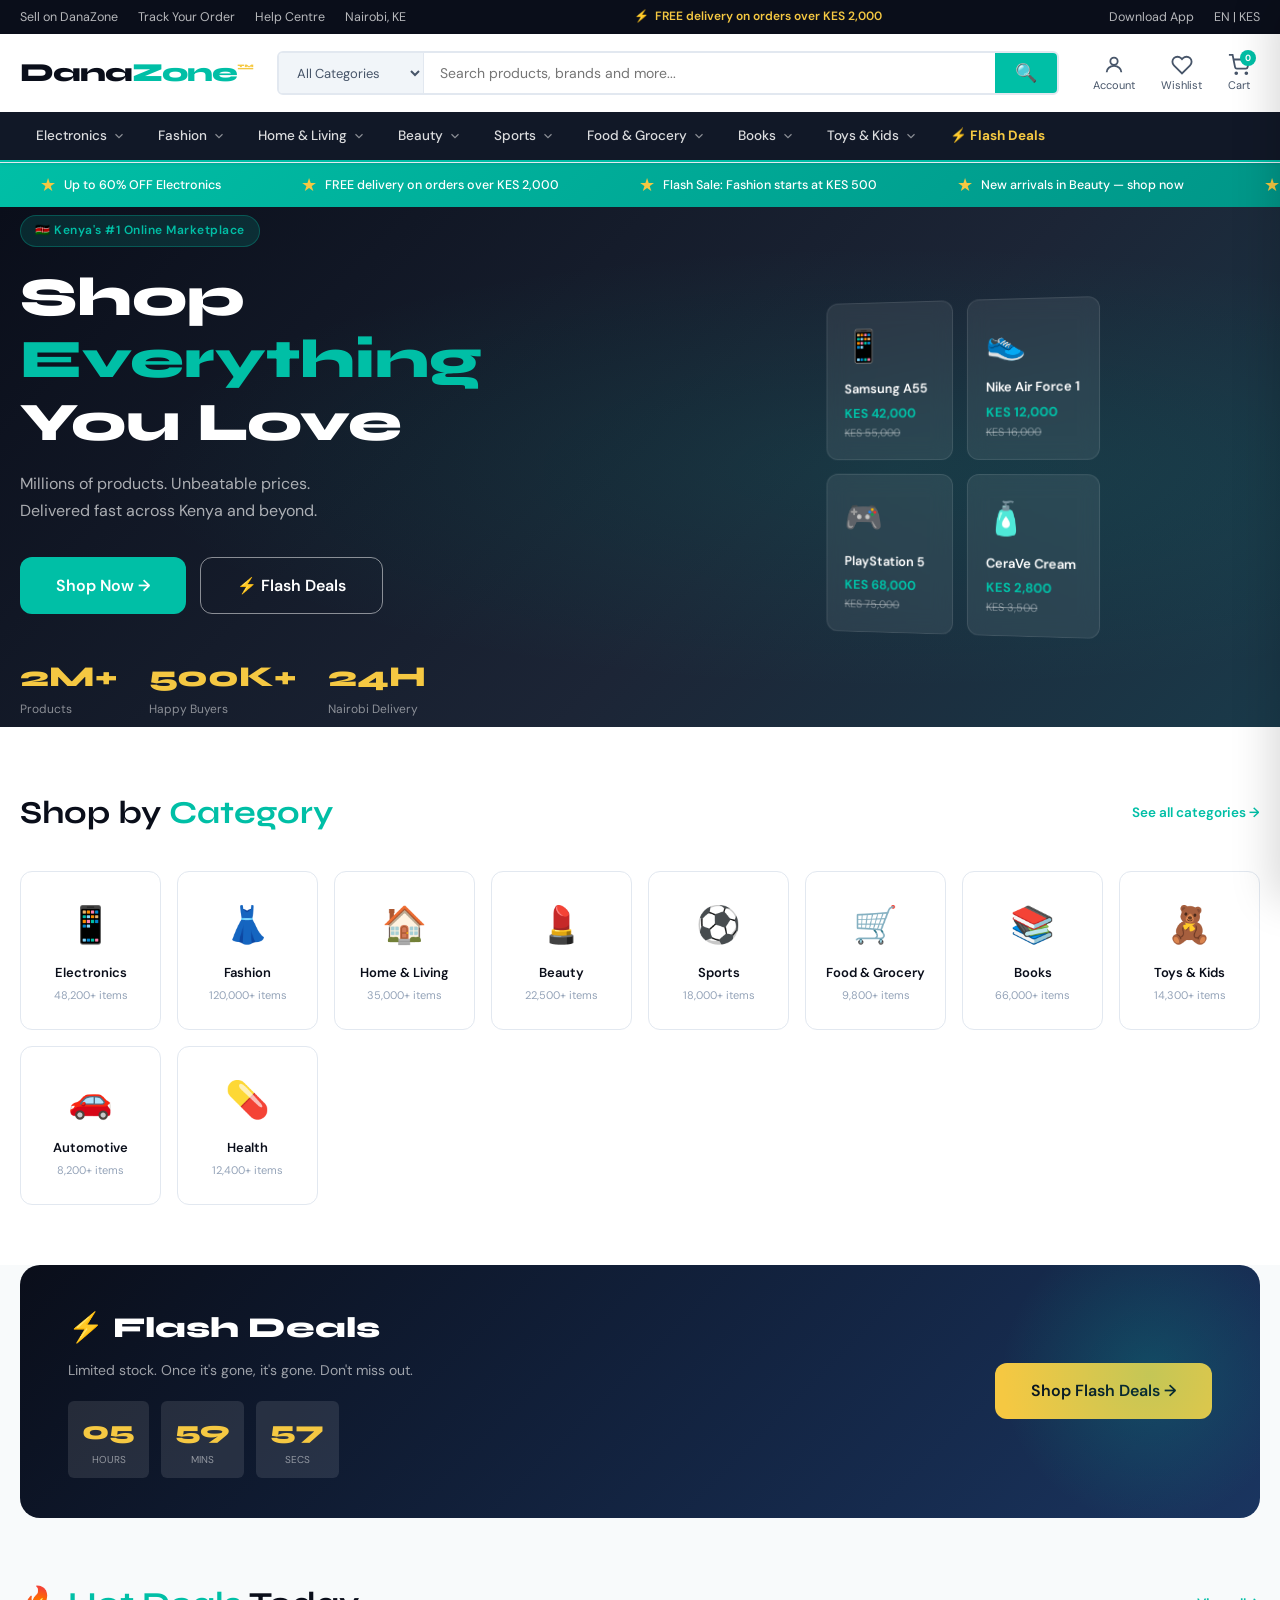
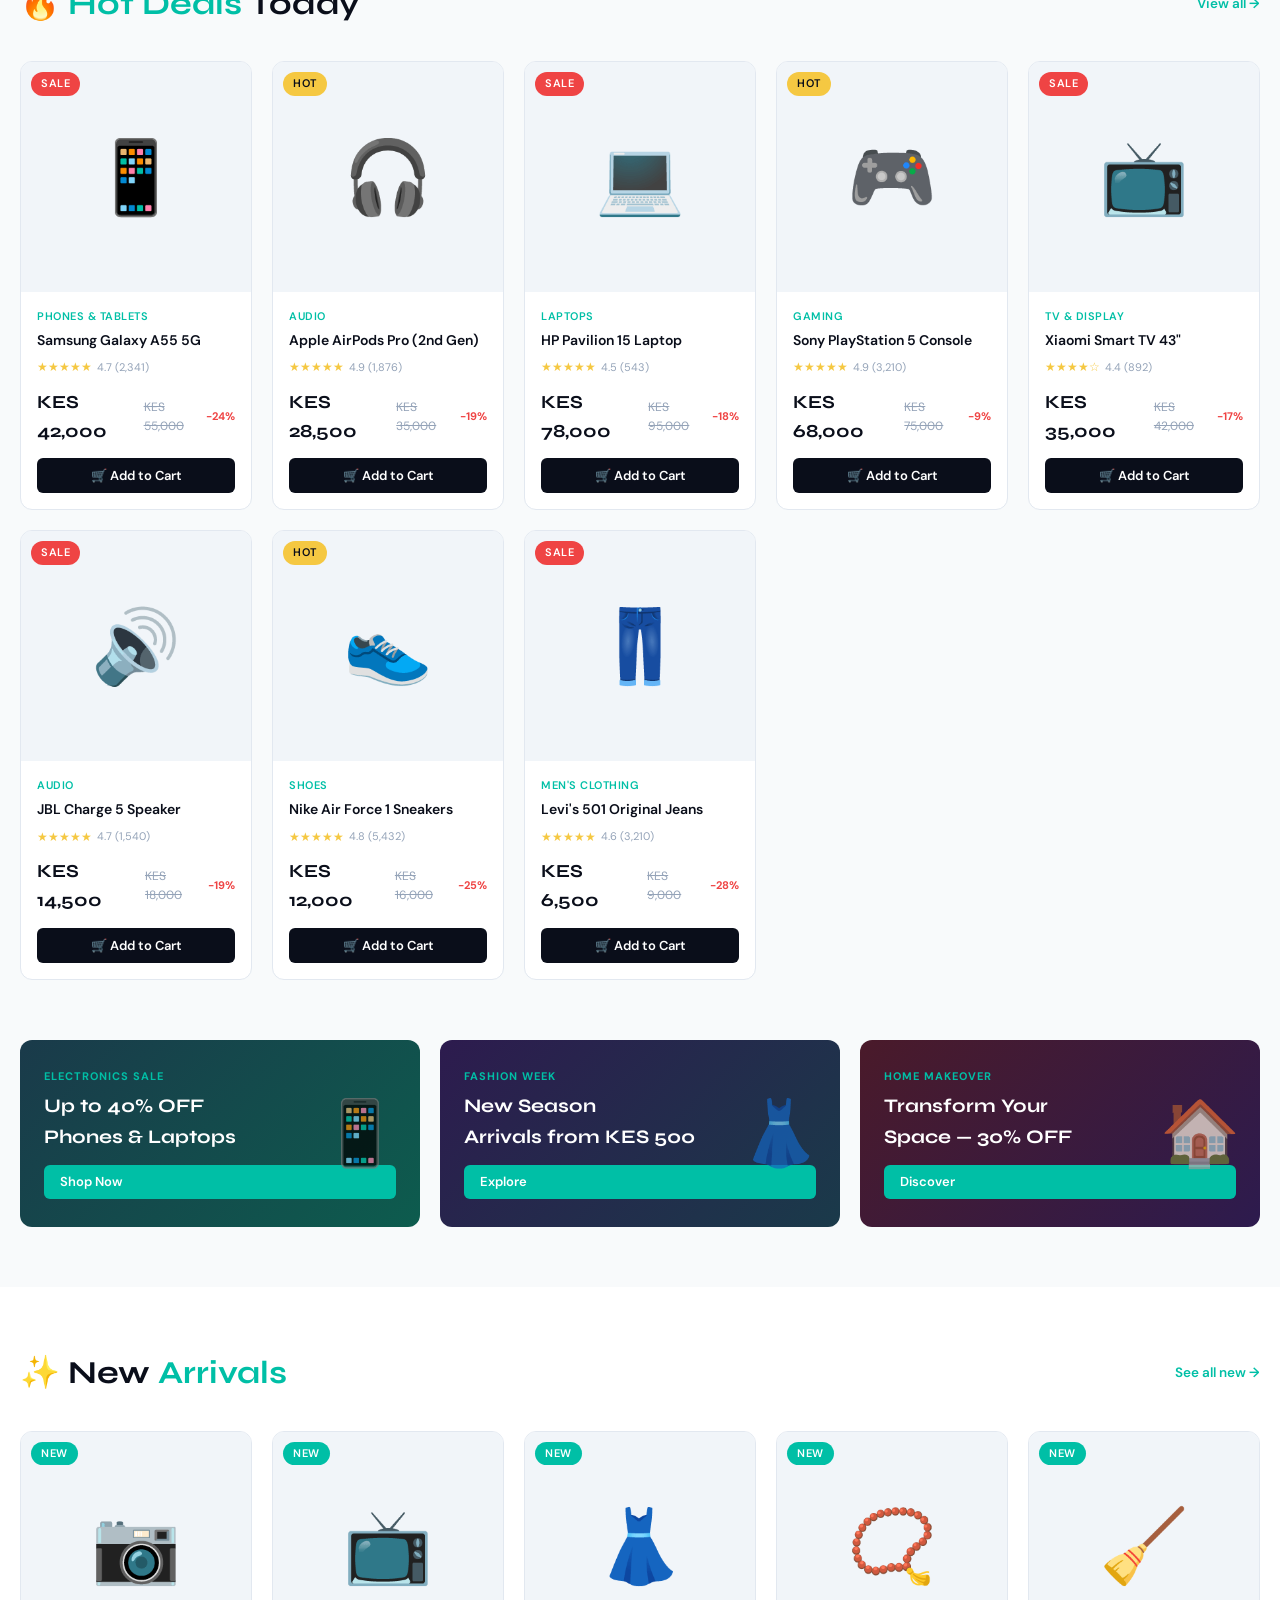
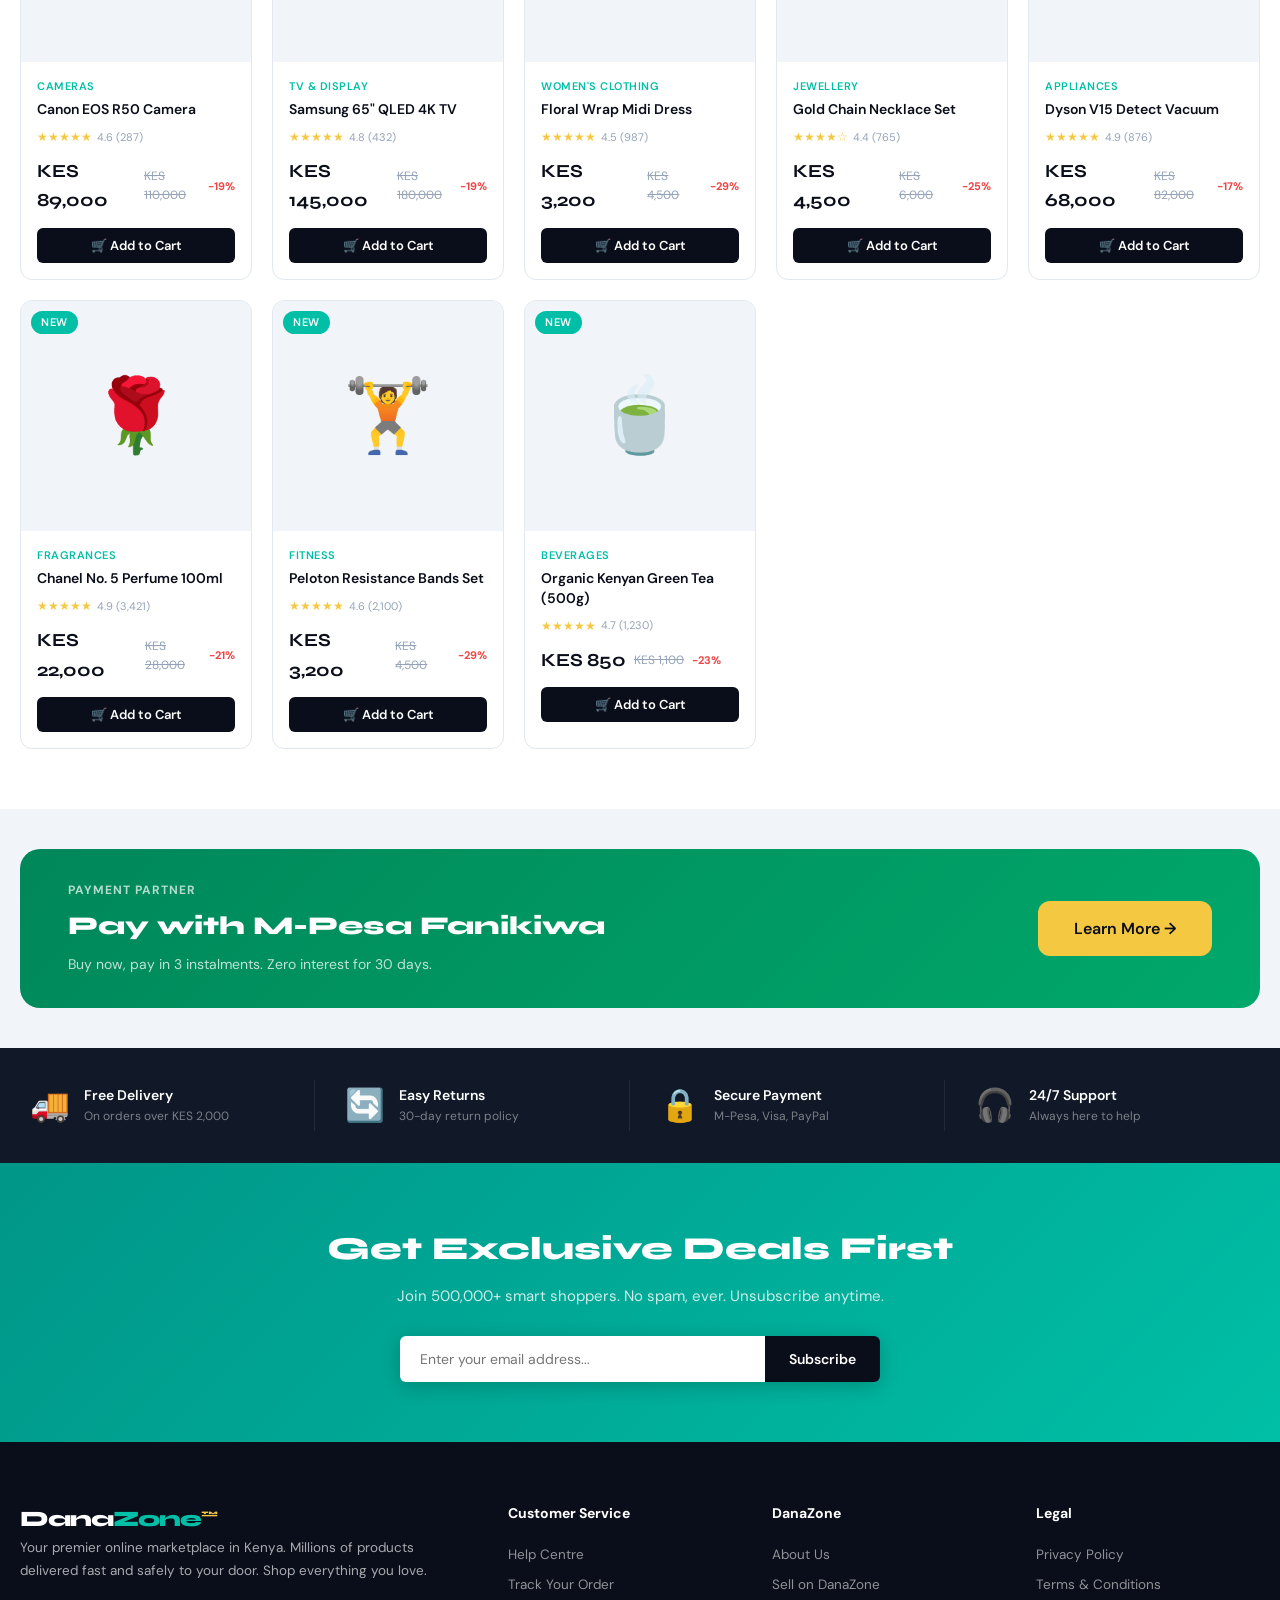
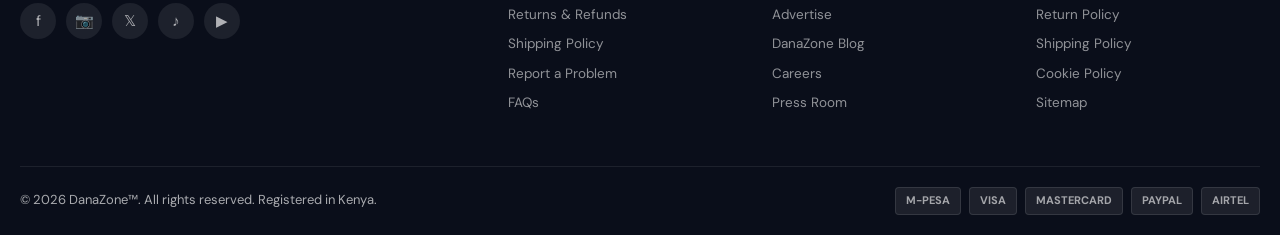
==== index.html @ 77e63b6d "DanaZone v2 - World class ecommerce site" ====
<!DOCTYPE html>
<html lang="en">
<head>
  <meta charset="UTF-8">
  <meta name="viewport" content="width=device-width, initial-scale=1.0">
  <title>DanaZone™ — Shop Everything You Love | Kenya's Premier Online Marketplace</title>
  <meta name="description" content="Shop millions of products at unbeatable prices. Electronics, Fashion, Home & Living, Beauty and more. Free delivery on orders over KES 2,000. Fast shipping across Kenya.">
  <meta name="keywords" content="online shopping kenya, electronics kenya, fashion kenya, danazone, buy online nairobi">
  <meta name="robots" content="index, follow">
  <meta property="og:title" content="DanaZone™ — Shop Everything You Love">
  <meta property="og:description" content="Kenya's premier online marketplace. Millions of products, fast delivery, secure payment.">
  <meta property="og:type" content="website">
  <meta property="og:url" content="https://danazone.co.ke">
  <link rel="canonical" href="https://danazone.co.ke/">
  <link rel="stylesheet" href="css/style.css">
  <script type="application/ld+json">{"@context":"https://schema.org","@type":"WebSite","name":"DanaZone","url":"https://danazone.co.ke","potentialAction":{"@type":"SearchAction","target":"https://danazone.co.ke/products.html?q={search_term_string}","query-input":"required name=search_term_string"}}</script>
  <script type="application/ld+json">{"@context":"https://schema.org","@type":"Organization","name":"DanaZone","url":"https://danazone.co.ke","contactPoint":{"@type":"ContactPoint","telephone":"+254-700-000-000","contactType":"customer service"},"address":{"@type":"PostalAddress","addressLocality":"Nairobi","addressCountry":"KE"}}</script>
</head>
<body>
<div id="header-root"></div>

<section class="hero">
  <div class="container">
    <div class="hero-grid">
      <div class="hero-content fade-up">
        <div class="hero-badge">🇰🇪 Kenya's #1 Online Marketplace</div>
        <h1 class="hero-title">Shop <em>Everything</em><br>You Love</h1>
        <p class="hero-sub">Millions of products. Unbeatable prices.<br>Delivered fast across Kenya and beyond.</p>
        <div class="hero-ctas">
          <a href="products.html" class="btn btn-primary btn-lg">Shop Now →</a>
          <a href="deals.html" class="btn btn-outline-white btn-lg">⚡ Flash Deals</a>
        </div>
        <div class="hero-stats">
          <div><div class="hero-stat-value">2M+</div><div class="hero-stat-label">Products</div></div>
          <div><div class="hero-stat-value">500K+</div><div class="hero-stat-label">Happy Buyers</div></div>
          <div><div class="hero-stat-value">24H</div><div class="hero-stat-label">Nairobi Delivery</div></div>
        </div>
      </div>
      <div class="hero-visual fade-up-2">
        <div class="hero-card-grid">
          <div class="hero-mini-card"><div class="hero-mini-card-icon">📱</div><div class="hero-mini-card-title">Samsung A55</div><div class="hero-mini-card-price">KES 42,000</div><div class="hero-mini-card-old">KES 55,000</div></div>
          <div class="hero-mini-card"><div class="hero-mini-card-icon">👟</div><div class="hero-mini-card-title">Nike Air Force 1</div><div class="hero-mini-card-price">KES 12,000</div><div class="hero-mini-card-old">KES 16,000</div></div>
          <div class="hero-mini-card"><div class="hero-mini-card-icon">🎮</div><div class="hero-mini-card-title">PlayStation 5</div><div class="hero-mini-card-price">KES 68,000</div><div class="hero-mini-card-old">KES 75,000</div></div>
          <div class="hero-mini-card"><div class="hero-mini-card-icon">🧴</div><div class="hero-mini-card-title">CeraVe Cream</div><div class="hero-mini-card-price">KES 2,800</div><div class="hero-mini-card-old">KES 3,500</div></div>
        </div>
      </div>
    </div>
  </div>
</section>

<section class="section" style="background:#fff">
  <div class="container">
    <div class="section-header">
      <h2 class="section-title">Shop by <span>Category</span></h2>
      <a href="products.html" class="see-all">See all categories →</a>
    </div>
    <div class="categories-grid" id="categoriesGrid"></div>
  </div>
</section>

<section class="section" style="padding-top:0">
  <div class="container">
    <div class="deals-banner">
      <div>
        <div class="deals-title">⚡ Flash Deals</div>
        <div class="deals-sub">Limited stock. Once it's gone, it's gone. Don't miss out.</div>
        <div class="countdown">
          <div class="countdown-unit"><div class="countdown-num" id="cdH">06</div><div class="countdown-label">Hours</div></div>
          <div class="countdown-unit"><div class="countdown-num" id="cdM">00</div><div class="countdown-label">Mins</div></div>
          <div class="countdown-unit"><div class="countdown-num" id="cdS">00</div><div class="countdown-label">Secs</div></div>
        </div>
      </div>
      <a href="deals.html" class="btn btn-gold btn-lg">Shop Flash Deals →</a>
    </div>
  </div>
</section>

<section class="section" style="padding-top:0">
  <div class="container">
    <div class="section-header">
      <h2 class="section-title">🔥 <span>Hot Deals</span> Today</h2>
      <a href="products.html" class="see-all">View all →</a>
    </div>
    <div class="products-grid" id="featuredProducts"></div>
  </div>
</section>

<section class="section" style="padding-top:0">
  <div class="container">
    <div class="promo-grid">
      <div class="promo-card promo-card-1"><span class="promo-emoji">📱</span><div class="promo-tag">Electronics Sale</div><div class="promo-title">Up to 40% OFF<br>Phones &amp; Laptops</div><a href="products.html?cat=electronics" class="btn btn-primary btn-sm">Shop Now</a></div>
      <div class="promo-card promo-card-2"><span class="promo-emoji">👗</span><div class="promo-tag">Fashion Week</div><div class="promo-title">New Season<br>Arrivals from KES 500</div><a href="products.html?cat=fashion" class="btn btn-primary btn-sm">Explore</a></div>
      <div class="promo-card promo-card-3"><span class="promo-emoji">🏠</span><div class="promo-tag">Home Makeover</div><div class="promo-title">Transform Your<br>Space — 30% OFF</div><a href="products.html?cat=home" class="btn btn-primary btn-sm">Discover</a></div>
    </div>
  </div>
</section>

<section class="section" style="background:#fff;padding-top:60px">
  <div class="container">
    <div class="section-header">
      <h2 class="section-title">✨ New <span>Arrivals</span></h2>
      <a href="products.html?badge=new" class="see-all">See all new →</a>
    </div>
    <div class="products-grid" id="newArrivals"></div>
  </div>
</section>

<section style="padding:40px 0;background:var(--gray-100)">
  <div class="container">
    <div style="background:linear-gradient(135deg,#00875A 0%,#00A86B 100%);border-radius:var(--radius-lg);padding:32px 48px;display:flex;align-items:center;justify-content:space-between;gap:24px;flex-wrap:wrap">
      <div>
        <div style="color:rgba(255,255,255,.7);font-size:12px;font-weight:700;text-transform:uppercase;letter-spacing:1px;margin-bottom:6px">Payment Partner</div>
        <div style="font-family:var(--font-head);font-size:1.6rem;color:#fff;font-weight:800;margin-bottom:6px">Pay with M-Pesa Fanikiwa</div>
        <div style="color:rgba(255,255,255,.75);font-size:14px">Buy now, pay in 3 instalments. Zero interest for 30 days.</div>
      </div>
      <a href="#" class="btn btn-gold btn-lg">Learn More →</a>
    </div>
  </div>
</section>

<div id="footer-root"></div>
<div id="cart-root"></div>
<div id="notif-root"></div>
<script src="js/products.js"></script>
<script src="js/components.js"></script>
<script>
document.getElementById('header-root').innerHTML = renderHeader();
document.getElementById('footer-root').innerHTML = renderFooter();
document.getElementById('cart-root').innerHTML = renderCartDrawer();
document.getElementById('notif-root').innerHTML = renderNotification();
const cats=[{name:'Electronics',icon:'📱',count:'48,200+'},{name:'Fashion',icon:'👗',count:'120,000+'},{name:'Home & Living',icon:'🏠',count:'35,000+'},{name:'Beauty',icon:'💄',count:'22,500+'},{name:'Sports',icon:'⚽',count:'18,000+'},{name:'Food & Grocery',icon:'🛒',count:'9,800+'},{name:'Books',icon:'📚',count:'66,000+'},{name:'Toys & Kids',icon:'🧸',count:'14,300+'},{name:'Automotive',icon:'🚗',count:'8,200+'},{name:'Health',icon:'💊',count:'12,400+'}];
document.getElementById('categoriesGrid').innerHTML=cats.map(c=>`<div class="category-card" onclick="window.location='products.html?cat=${encodeURIComponent(c.name)}'"><div class="category-icon">${c.icon}</div><div class="category-name">${c.name}</div><div class="category-count">${c.count} items</div></div>`).join('');
document.getElementById('featuredProducts').innerHTML=getFeaturedProducts(8).map(renderProductCard).join('');
document.getElementById('newArrivals').innerHTML=getNewArrivals(8).map(renderProductCard).join('');
</script>
</body>
</html>
---- css/style.css ----
@import url('https://fonts.googleapis.com/css2?family=Syne:wght@400;600;700;800&family=DM+Sans:wght@300;400;500;600&display=swap');

:root {
  --navy:       #0A0E1A;
  --navy-2:     #111827;
  --navy-3:     #1C2536;
  --teal:       #00BFA6;
  --teal-dark:  #009688;
  --teal-light: #E0F7F4;
  --gold:       #F5C842;
  --gold-dark:  #D4A800;
  --white:      #FFFFFF;
  --off-white:  #F8FAFB;
  --gray-100:   #F1F5F9;
  --gray-200:   #E2E8F0;
  --gray-400:   #94A3B8;
  --gray-600:   #475569;
  --gray-800:   #1E293B;
  --red:        #EF4444;
  --green:      #22C55E;
  --shadow-sm:  0 1px 3px rgba(0,0,0,.08);
  --shadow-md:  0 4px 16px rgba(0,0,0,.12);
  --shadow-lg:  0 8px 32px rgba(0,0,0,.18);
  --radius-sm:  6px;
  --radius-md:  12px;
  --radius-lg:  20px;
  --transition: all .22s cubic-bezier(.4,0,.2,1);
  --font-head:  'Syne', sans-serif;
  --font-body:  'DM Sans', sans-serif;
}
*,*::before,*::after{box-sizing:border-box;margin:0;padding:0}
html{scroll-behavior:smooth}
body{font-family:var(--font-body);background:var(--off-white);color:var(--gray-800);font-size:15px;line-height:1.6;-webkit-font-smoothing:antialiased}
a{text-decoration:none;color:inherit}ul{list-style:none}img{max-width:100%;display:block}button{cursor:pointer;border:none;background:none;font-family:inherit}
.container{max-width:1280px;margin:0 auto;padding:0 20px}
.section-title{font-family:var(--font-head);font-size:clamp(1.5rem,3vw,2rem);font-weight:700;color:var(--navy)}
.section-title span{color:var(--teal)}
.badge{display:inline-block;padding:3px 10px;border-radius:50px;font-size:11px;font-weight:600;letter-spacing:.5px;text-transform:uppercase}
.badge-sale{background:var(--red);color:#fff}.badge-new{background:var(--teal);color:#fff}.badge-hot{background:var(--gold);color:var(--navy)}.badge-free{background:var(--green);color:#fff}
.btn{display:inline-flex;align-items:center;gap:8px;padding:11px 24px;border-radius:var(--radius-sm);font-family:var(--font-body);font-weight:600;font-size:14px;transition:var(--transition);cursor:pointer;border:none}
.btn-primary{background:var(--teal);color:#fff}.btn-primary:hover{background:var(--teal-dark);transform:translateY(-1px);box-shadow:0 4px 14px rgba(0,191,166,.35)}
.btn-outline{background:transparent;border:1.5px solid var(--navy);color:var(--navy)}.btn-outline:hover{background:var(--navy);color:#fff}
.btn-gold{background:var(--gold);color:var(--navy)}.btn-gold:hover{background:var(--gold-dark);transform:translateY(-1px)}
.btn-sm{padding:7px 16px;font-size:13px}.btn-lg{padding:15px 36px;font-size:16px;border-radius:var(--radius-md)}
.btn-outline-white{background:transparent;border:1.5px solid rgba(255,255,255,.5);color:#fff}.btn-outline-white:hover{background:rgba(255,255,255,.1);border-color:#fff}

/* TOP BAR */
.top-bar{background:var(--navy);color:rgba(255,255,255,.7);font-size:12.5px;padding:7px 0}
.top-bar .container{display:flex;align-items:center;justify-content:space-between}
.top-bar-links{display:flex;gap:20px}.top-bar-links a{color:rgba(255,255,255,.7);transition:var(--transition)}.top-bar-links a:hover{color:var(--teal)}
.top-bar-promo{display:flex;align-items:center;gap:6px;color:var(--gold);font-weight:600;font-size:12px}

/* HEADER */
.header{background:#fff;border-bottom:1px solid var(--gray-200);position:sticky;top:0;z-index:1000;box-shadow:var(--shadow-sm)}
.header-main{display:flex;align-items:center;gap:24px;padding:14px 0}
.logo{flex-shrink:0;font-family:var(--font-head);font-size:26px;font-weight:800;color:var(--navy);letter-spacing:-1px}
.logo span{color:var(--teal)}.logo sup{font-size:10px;vertical-align:super;color:var(--gold)}
.search-bar{flex:1;display:flex;border:2px solid var(--gray-200);border-radius:var(--radius-sm);overflow:hidden;transition:var(--transition)}
.search-bar:focus-within{border-color:var(--teal)}
.search-select{border:none;outline:none;background:var(--gray-100);padding:0 14px;font-size:13px;color:var(--gray-600);border-right:1px solid var(--gray-200);font-family:inherit;min-width:120px}
.search-input{flex:1;border:none;outline:none;padding:11px 16px;font-size:14px;font-family:inherit;background:#fff}
.search-btn{background:var(--teal);color:#fff;border:none;padding:0 20px;font-size:18px;cursor:pointer;transition:var(--transition)}.search-btn:hover{background:var(--teal-dark)}
.header-actions{display:flex;align-items:center;gap:6px;flex-shrink:0}
.header-action-btn{display:flex;flex-direction:column;align-items:center;gap:2px;padding:6px 10px;border-radius:var(--radius-sm);color:var(--gray-600);font-size:11px;transition:var(--transition);position:relative;cursor:pointer;border:none;background:none}
.header-action-btn:hover{color:var(--teal);background:var(--teal-light)}
.header-action-btn svg{width:22px;height:22px}
.badge-count{position:absolute;top:2px;right:4px;background:var(--teal);color:#fff;font-size:9px;font-weight:700;border-radius:50%;width:16px;height:16px;display:flex;align-items:center;justify-content:center}

/* NAV */
.main-nav{background:var(--navy-2);border-bottom:2px solid var(--teal)}
.main-nav .container{display:flex;align-items:center}
.nav-item{position:relative}
.nav-link{display:flex;align-items:center;gap:5px;padding:13px 16px;color:rgba(255,255,255,.85);font-size:13.5px;font-weight:500;transition:var(--transition);white-space:nowrap}
.nav-link:hover,.nav-link.active{color:var(--teal)}
.nav-link svg{width:14px;height:14px;opacity:.6}
.nav-item:hover .dropdown{display:block}
.dropdown{display:none;position:absolute;top:100%;left:0;background:#fff;border:1px solid var(--gray-200);border-radius:0 0 var(--radius-md) var(--radius-md);box-shadow:var(--shadow-lg);min-width:200px;z-index:999;padding:8px 0}
.dropdown a{display:block;padding:9px 20px;color:var(--gray-800);font-size:13.5px;transition:var(--transition)}
.dropdown a:hover{background:var(--teal-light);color:var(--teal);padding-left:26px}
.nav-deals{color:var(--gold)!important;font-weight:700!important}

/* TICKER */
.ticker-wrap{background:linear-gradient(135deg,var(--teal) 0%,var(--teal-dark) 100%);padding:8px 0;overflow:hidden}
.ticker{display:flex;animation:ticker-scroll 30s linear infinite;white-space:nowrap}
.ticker-item{display:inline-flex;align-items:center;gap:8px;color:#fff;font-size:12.5px;font-weight:500;padding:0 40px}
.ticker-dot{color:var(--gold);font-size:18px}
@keyframes ticker-scroll{0%{transform:translateX(0)}100%{transform:translateX(-50%)}}

/* HERO */
.hero{background:linear-gradient(135deg,var(--navy) 0%,var(--navy-3) 60%,#1a3a4a 100%);min-height:520px;display:flex;align-items:center;position:relative;overflow:hidden}
.hero::before{content:'';position:absolute;inset:0;background:radial-gradient(ellipse at 70% 50%,rgba(0,191,166,.12) 0%,transparent 60%)}
.hero-grid{display:grid;grid-template-columns:1fr 1fr;gap:40px;align-items:center;position:relative;z-index:1}
.hero-badge{display:inline-flex;align-items:center;gap:8px;background:rgba(0,191,166,.15);border:1px solid rgba(0,191,166,.3);color:var(--teal);padding:5px 14px;border-radius:50px;font-size:12px;font-weight:600;letter-spacing:.5px;margin-bottom:20px}
.hero-title{font-family:var(--font-head);font-size:clamp(2.2rem,5vw,3.4rem);font-weight:800;color:#fff;line-height:1.15;margin-bottom:16px}
.hero-title em{color:var(--teal);font-style:normal}
.hero-sub{color:rgba(255,255,255,.65);font-size:16px;margin-bottom:32px;line-height:1.7}
.hero-ctas{display:flex;gap:14px;flex-wrap:wrap;margin-bottom:40px}
.hero-stats{display:flex;gap:32px}
.hero-stat-value{font-family:var(--font-head);font-size:1.8rem;font-weight:800;color:var(--gold)}
.hero-stat-label{font-size:12px;color:rgba(255,255,255,.5)}
.hero-visual{position:relative;display:flex;align-items:center;justify-content:center}
.hero-card-grid{display:grid;grid-template-columns:1fr 1fr;gap:14px;transform:perspective(800px) rotateY(-8deg)}
.hero-mini-card{background:rgba(255,255,255,.07);border:1px solid rgba(255,255,255,.1);border-radius:var(--radius-md);padding:18px;backdrop-filter:blur(10px);transition:var(--transition)}
.hero-mini-card:hover{transform:translateY(-4px);background:rgba(255,255,255,.12)}
.hero-mini-card-icon{font-size:32px;margin-bottom:8px}
.hero-mini-card-title{color:#fff;font-weight:600;font-size:13px}
.hero-mini-card-price{color:var(--teal);font-size:13px;font-weight:700;margin-top:4px}
.hero-mini-card-old{color:rgba(255,255,255,.4);font-size:11px;text-decoration:line-through}

/* SECTION */
.section{padding:60px 0}
.section-header{display:flex;align-items:center;justify-content:space-between;margin-bottom:32px}
.see-all{color:var(--teal);font-weight:600;font-size:13.5px;display:flex;align-items:center;gap:4px;transition:var(--transition)}
.see-all:hover{gap:8px}

/* CATEGORIES */
.categories-grid{display:grid;grid-template-columns:repeat(auto-fill,minmax(130px,1fr));gap:16px}
.category-card{background:#fff;border:1px solid var(--gray-200);border-radius:var(--radius-md);padding:24px 16px;text-align:center;cursor:pointer;transition:var(--transition)}
.category-card:hover{border-color:var(--teal);box-shadow:0 4px 20px rgba(0,191,166,.15);transform:translateY(-3px)}
.category-icon{font-size:36px;margin-bottom:10px}
.category-name{font-weight:600;font-size:13px;color:var(--navy)}
.category-count{font-size:11px;color:var(--gray-400);margin-top:3px}

/* DEALS BANNER */
.deals-banner{background:linear-gradient(135deg,var(--navy) 0%,#1a3560 100%);border-radius:var(--radius-lg);padding:40px 48px;display:grid;grid-template-columns:1fr auto;align-items:center;gap:40px;overflow:hidden;position:relative}
.deals-banner::after{content:'';position:absolute;right:-40px;top:-40px;width:300px;height:300px;background:radial-gradient(circle,rgba(0,191,166,.2) 0%,transparent 70%);border-radius:50%}
.deals-title{font-family:var(--font-head);font-size:1.8rem;color:#fff;font-weight:800;margin-bottom:8px}
.deals-sub{color:rgba(255,255,255,.6);font-size:14px;margin-bottom:20px}
.countdown{display:flex;gap:12px}
.countdown-unit{background:rgba(255,255,255,.1);border-radius:var(--radius-sm);padding:10px 14px;text-align:center;min-width:60px}
.countdown-num{font-family:var(--font-head);font-size:1.6rem;font-weight:800;color:var(--gold)}
.countdown-label{font-size:10px;color:rgba(255,255,255,.5);text-transform:uppercase}

/* PRODUCT CARDS */
.products-grid{display:grid;grid-template-columns:repeat(auto-fill,minmax(220px,1fr));gap:20px}
.product-card{background:#fff;border:1px solid var(--gray-200);border-radius:var(--radius-md);overflow:hidden;transition:var(--transition);position:relative}
.product-card:hover{box-shadow:var(--shadow-lg);transform:translateY(-4px);border-color:transparent}
.product-img-wrap{position:relative;background:var(--gray-100);aspect-ratio:1;overflow:hidden;display:flex;align-items:center;justify-content:center;font-size:72px}
.product-img-wrap img{width:100%;height:100%;object-fit:cover}
.product-actions{position:absolute;top:10px;right:10px;display:flex;flex-direction:column;gap:6px;opacity:0;transform:translateX(10px);transition:var(--transition)}
.product-card:hover .product-actions{opacity:1;transform:translateX(0)}
.product-action-btn{width:34px;height:34px;background:#fff;border-radius:50%;display:flex;align-items:center;justify-content:center;box-shadow:var(--shadow-md);font-size:15px;cursor:pointer;transition:var(--transition);border:none}
.product-action-btn:hover{background:var(--teal);color:#fff}
.product-badge-wrap{position:absolute;top:10px;left:10px;display:flex;flex-direction:column;gap:4px}
.product-body{padding:16px}
.product-cat{font-size:11px;color:var(--teal);font-weight:600;text-transform:uppercase;letter-spacing:.5px;margin-bottom:5px}
.product-title{font-weight:600;font-size:14px;color:var(--navy);margin-bottom:8px;line-height:1.4}
.product-rating{display:flex;align-items:center;gap:5px;margin-bottom:10px}
.stars{color:var(--gold);font-size:12px}
.rating-count{font-size:11px;color:var(--gray-400)}
.product-price{display:flex;align-items:center;gap:8px;margin-bottom:12px}
.price-current{font-family:var(--font-head);font-size:1.15rem;font-weight:700;color:var(--navy)}
.price-old{font-size:12px;color:var(--gray-400);text-decoration:line-through}
.price-discount{font-size:11px;font-weight:700;color:var(--red)}
.add-to-cart{width:100%;background:var(--navy);color:#fff;padding:9px 16px;border-radius:var(--radius-sm);font-size:13px;font-weight:600;transition:var(--transition);border:none;cursor:pointer;display:flex;align-items:center;justify-content:center;gap:6px}
.add-to-cart:hover{background:var(--teal)}

/* PROMO BANNERS */
.promo-grid{display:grid;grid-template-columns:1fr 1fr 1fr;gap:20px}
.promo-card{border-radius:var(--radius-md);padding:28px 24px;position:relative;overflow:hidden;min-height:160px;display:flex;flex-direction:column;justify-content:flex-end}
.promo-card-1{background:linear-gradient(135deg,#1a3a4a 0%,#0d5c4e 100%)}.promo-card-2{background:linear-gradient(135deg,#2d1b4e 0%,#1a3a4a 100%)}.promo-card-3{background:linear-gradient(135deg,#4a1a2a 0%,#2d1b4e 100%)}
.promo-tag{font-size:11px;color:var(--teal);font-weight:700;text-transform:uppercase;margin-bottom:6px;letter-spacing:1px}
.promo-title{font-family:var(--font-head);font-size:1.2rem;color:#fff;font-weight:700;margin-bottom:12px}
.promo-emoji{position:absolute;right:20px;top:50%;transform:translateY(-50%);font-size:64px;opacity:.7}

/* TRUST */
.trust-bar{background:var(--navy-2);padding:32px 0}
.trust-grid{display:grid;grid-template-columns:repeat(4,1fr);gap:20px}
.trust-item{display:flex;align-items:center;gap:14px;padding:0 10px;border-right:1px solid rgba(255,255,255,.08)}
.trust-item:last-child{border-right:none}
.trust-icon{font-size:32px;flex-shrink:0}
.trust-title{color:#fff;font-weight:600;font-size:14px}
.trust-sub{color:rgba(255,255,255,.45);font-size:12px}

/* NEWSLETTER */
.newsletter{background:linear-gradient(135deg,var(--teal-dark) 0%,var(--teal) 100%);padding:60px 0;text-align:center}
.newsletter h2{font-family:var(--font-head);font-size:2rem;color:#fff;font-weight:800;margin-bottom:10px}
.newsletter p{color:rgba(255,255,255,.8);margin-bottom:28px}
.newsletter-form{display:flex;gap:0;max-width:480px;margin:0 auto;border-radius:var(--radius-sm);overflow:hidden;box-shadow:0 4px 20px rgba(0,0,0,.2)}
.newsletter-input{flex:1;border:none;outline:none;padding:14px 20px;font-size:14px;font-family:inherit}
.newsletter-btn{background:var(--navy);color:#fff;padding:14px 24px;font-weight:600;font-size:14px;border:none;cursor:pointer;font-family:inherit;transition:var(--transition)}
.newsletter-btn:hover{background:var(--gold);color:var(--navy)}

/* FOOTER */
.footer{background:var(--navy);color:rgba(255,255,255,.65);padding:60px 0 0}
.footer-grid{display:grid;grid-template-columns:2fr 1fr 1fr 1fr;gap:40px;padding-bottom:48px;border-bottom:1px solid rgba(255,255,255,.08)}
.footer-brand .logo{margin-bottom:14px;color:#fff;font-size:22px}
.footer-brand p{font-size:13.5px;line-height:1.7;margin-bottom:20px}
.footer-socials{display:flex;gap:10px}
.social-btn{width:36px;height:36px;background:rgba(255,255,255,.08);border-radius:50%;display:flex;align-items:center;justify-content:center;font-size:15px;transition:var(--transition)}
.social-btn:hover{background:var(--teal)}
.footer-col h4{color:#fff;font-weight:700;font-size:14px;margin-bottom:16px}
.footer-col a{display:block;color:rgba(255,255,255,.55);font-size:13.5px;padding:4px 0;transition:var(--transition)}
.footer-col a:hover{color:var(--teal);padding-left:4px}
.footer-bottom{padding:20px 0;display:flex;align-items:center;justify-content:space-between;font-size:13px}
.payment-icons{display:flex;gap:8px}
.payment-icon{background:rgba(255,255,255,.08);border-radius:4px;padding:4px 10px;font-size:11px;font-weight:700;color:rgba(255,255,255,.6);border:1px solid rgba(255,255,255,.1)}

/* NOTIFICATIONS */
.notification{position:fixed;bottom:24px;right:24px;background:var(--navy);color:#fff;padding:14px 20px;border-radius:var(--radius-md);box-shadow:var(--shadow-lg);z-index:3000;display:flex;align-items:center;gap:10px;transform:translateY(80px);opacity:0;transition:all .3s cubic-bezier(.4,0,.2,1);max-width:320px}
.notification.show{transform:translateY(0);opacity:1}
.notification-icon{font-size:20px;flex-shrink:0}
.notification-close{margin-left:auto;cursor:pointer;opacity:.6}.notification-close:hover{opacity:1}

/* CART DRAWER */
.cart-overlay{position:fixed;inset:0;background:rgba(0,0,0,.5);z-index:1999;opacity:0;pointer-events:none;transition:var(--transition)}
.cart-overlay.open{opacity:1;pointer-events:all}
.cart-drawer{position:fixed;right:0;top:0;bottom:0;width:400px;max-width:100vw;background:#fff;z-index:2000;transform:translateX(100%);transition:transform .3s cubic-bezier(.4,0,.2,1);display:flex;flex-direction:column;box-shadow:-8px 0 40px rgba(0,0,0,.15)}
.cart-drawer.open{transform:translateX(0)}
.cart-drawer-header{padding:20px 24px;border-bottom:1px solid var(--gray-200);display:flex;align-items:center;justify-content:space-between}
.cart-drawer-header h3{font-family:var(--font-head);font-size:1.1rem}
.cart-close{font-size:22px;cursor:pointer;color:var(--gray-400)}.cart-close:hover{color:var(--navy)}
.cart-drawer-items{flex:1;overflow-y:auto;padding:20px 24px}
.cart-drawer-footer{padding:20px 24px;border-top:1px solid var(--gray-200);background:var(--gray-100)}
.cart-item-drawer{display:flex;gap:14px;padding:12px 0;border-bottom:1px solid var(--gray-100)}
.cart-item-img-sm{width:70px;height:70px;background:var(--gray-100);border-radius:var(--radius-sm);display:flex;align-items:center;justify-content:center;font-size:30px;flex-shrink:0}
.cart-item-info{flex:1}
.cart-item-name{font-size:13px;font-weight:600;color:var(--navy);margin-bottom:4px}
.cart-item-price-sm{font-size:13px;font-weight:700;color:var(--teal)}

/* PAGE HEADER */
.page-header{background:linear-gradient(135deg,var(--navy) 0%,var(--navy-3) 100%);padding:40px 0;text-align:center}
.page-header h1{font-family:var(--font-head);font-size:2rem;color:#fff;font-weight:800}
.page-header p{color:rgba(255,255,255,.6);margin-top:8px}
.breadcrumb{display:flex;align-items:center;gap:8px;font-size:13px;color:var(--gray-400);padding:16px 0}
.breadcrumb a{color:var(--teal)}.breadcrumb span{color:var(--gray-400)}

/* POLICY PAGES */
.policy-content{max-width:800px;margin:0 auto;padding:48px 0}
.policy-content h1{font-family:var(--font-head);font-size:2rem;color:var(--navy);margin-bottom:10px}
.policy-content .last-updated{color:var(--gray-400);font-size:13px;margin-bottom:32px}
.policy-content h2{font-family:var(--font-head);font-size:1.2rem;color:var(--navy);margin:28px 0 10px}
.policy-content p{color:var(--gray-600);line-height:1.8;margin-bottom:14px;font-size:14.5px}
.policy-content ul{margin:10px 0 14px 20px}
.policy-content li{color:var(--gray-600);font-size:14.5px;line-height:1.8;list-style:disc;margin-bottom:4px}

/* CONTACT */
.contact-grid{display:grid;grid-template-columns:1fr 1.5fr;gap:48px;padding:48px 0}
.contact-info-item{display:flex;gap:16px;padding:20px 0;border-bottom:1px solid var(--gray-200)}
.contact-icon{width:48px;height:48px;background:var(--teal-light);border-radius:var(--radius-sm);display:flex;align-items:center;justify-content:center;font-size:22px;flex-shrink:0}
.contact-label{font-size:12px;color:var(--gray-400);text-transform:uppercase;letter-spacing:.5px}
.contact-value{font-weight:600;color:var(--navy);margin-top:4px}
.contact-form .form-group{margin-bottom:18px}
.contact-form label{display:block;font-size:13px;font-weight:600;color:var(--navy);margin-bottom:6px}
.contact-form input,.contact-form textarea,.contact-form select{width:100%;border:1.5px solid var(--gray-200);border-radius:var(--radius-sm);padding:11px 16px;font-size:14px;font-family:inherit;outline:none;transition:var(--transition)}
.contact-form input:focus,.contact-form textarea:focus{border-color:var(--teal)}
.contact-form textarea{min-height:130px;resize:vertical}
.form-row{display:grid;grid-template-columns:1fr 1fr;gap:16px}

/* RESPONSIVE */
@media(max-width:1024px){
  .hero-grid,.contact-grid{grid-template-columns:1fr}.hero-visual{display:none}
  .footer-grid{grid-template-columns:1fr 1fr}.promo-grid{grid-template-columns:1fr 1fr}.trust-grid{grid-template-columns:1fr 1fr}
}
@media(max-width:768px){
  .top-bar .container{flex-direction:column;gap:6px}.header-main{flex-wrap:wrap}
  .categories-grid{grid-template-columns:repeat(4,1fr)}.products-grid{grid-template-columns:repeat(2,1fr)}
  .footer-grid{grid-template-columns:1fr}.trust-grid{grid-template-columns:1fr}
  .main-nav .container{overflow-x:auto}.deals-banner{grid-template-columns:1fr}
  .promo-grid{grid-template-columns:1fr}
}
@media(max-width:480px){
  .categories-grid{grid-template-columns:repeat(3,1fr)}.products-grid{grid-template-columns:1fr 1fr}
  .hero-stats{gap:16px}.countdown{gap:6px}
}
@keyframes fadeUp{from{opacity:0;transform:translateY(20px)}to{opacity:1;transform:translateY(0)}}
.fade-up{animation:fadeUp .5s ease both}.fade-up-2{animation:fadeUp .5s .1s ease both}.fade-up-3{animation:fadeUp .5s .2s ease both}
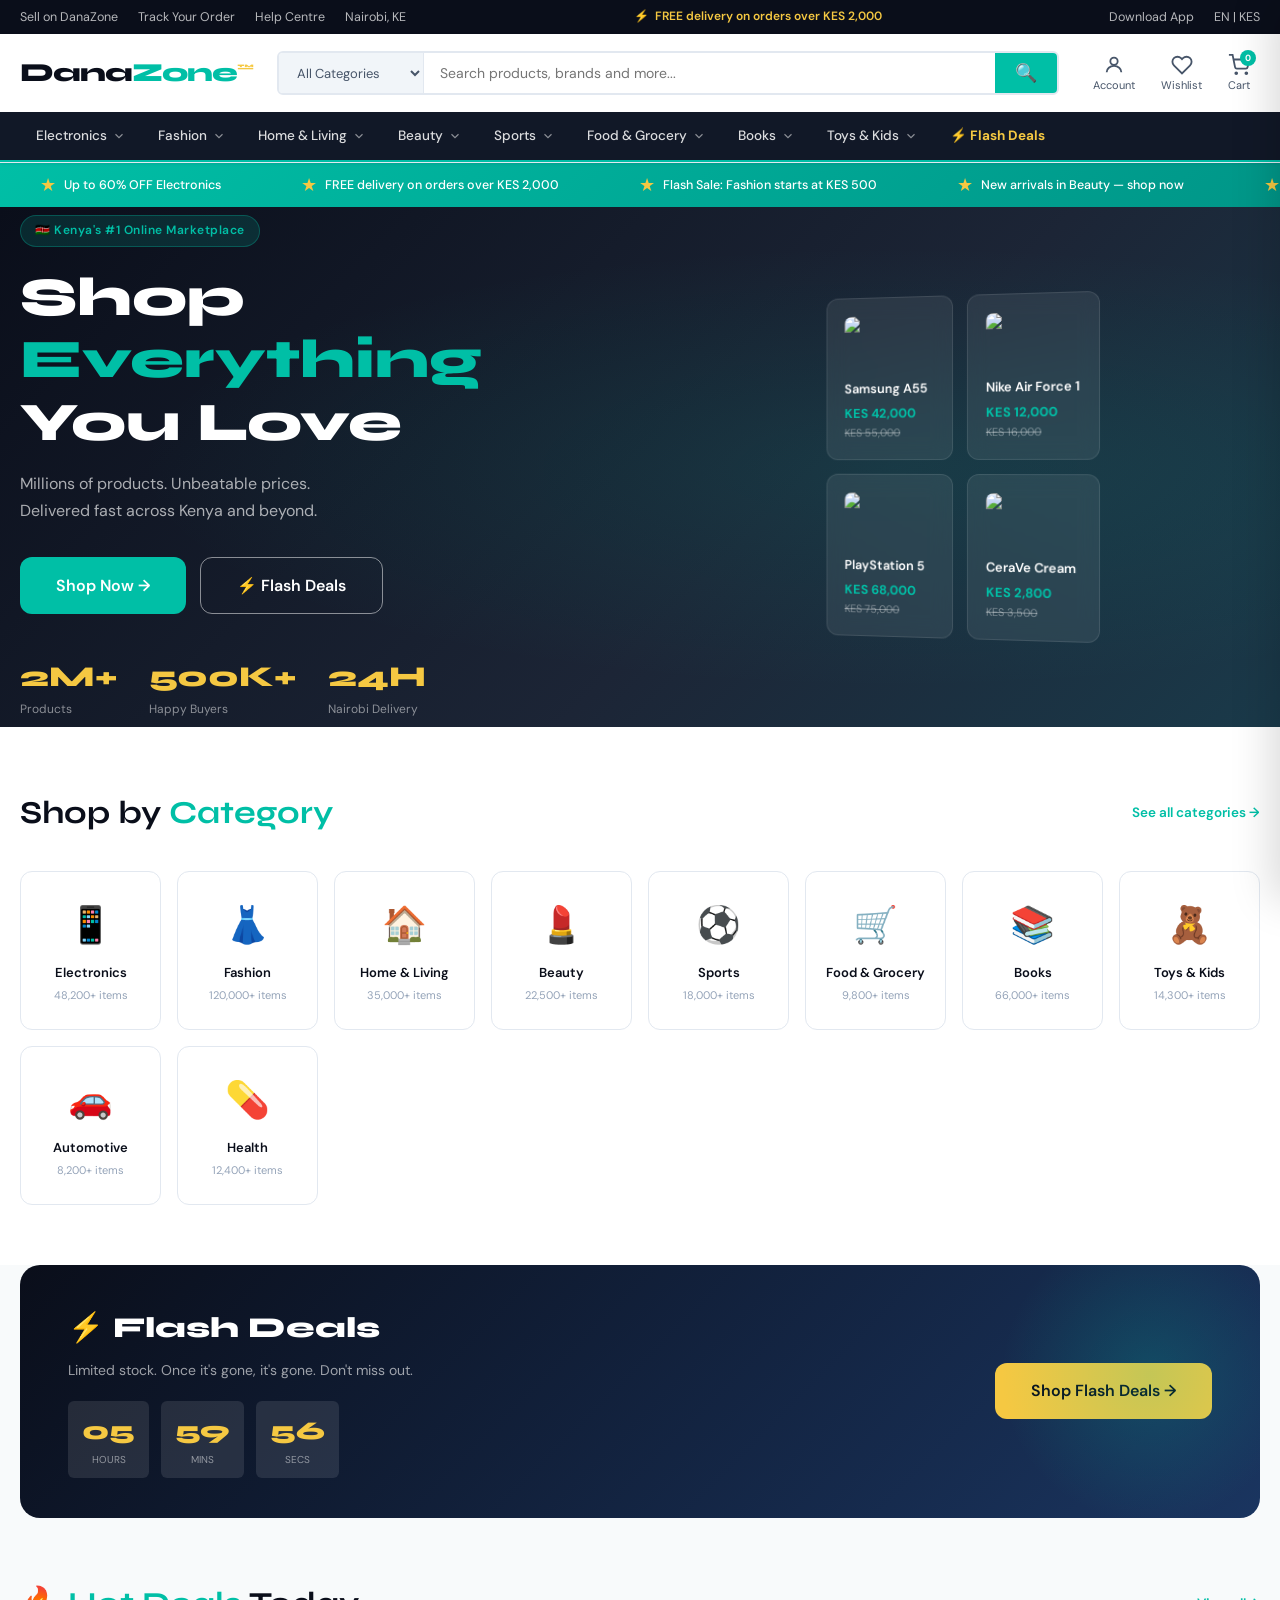
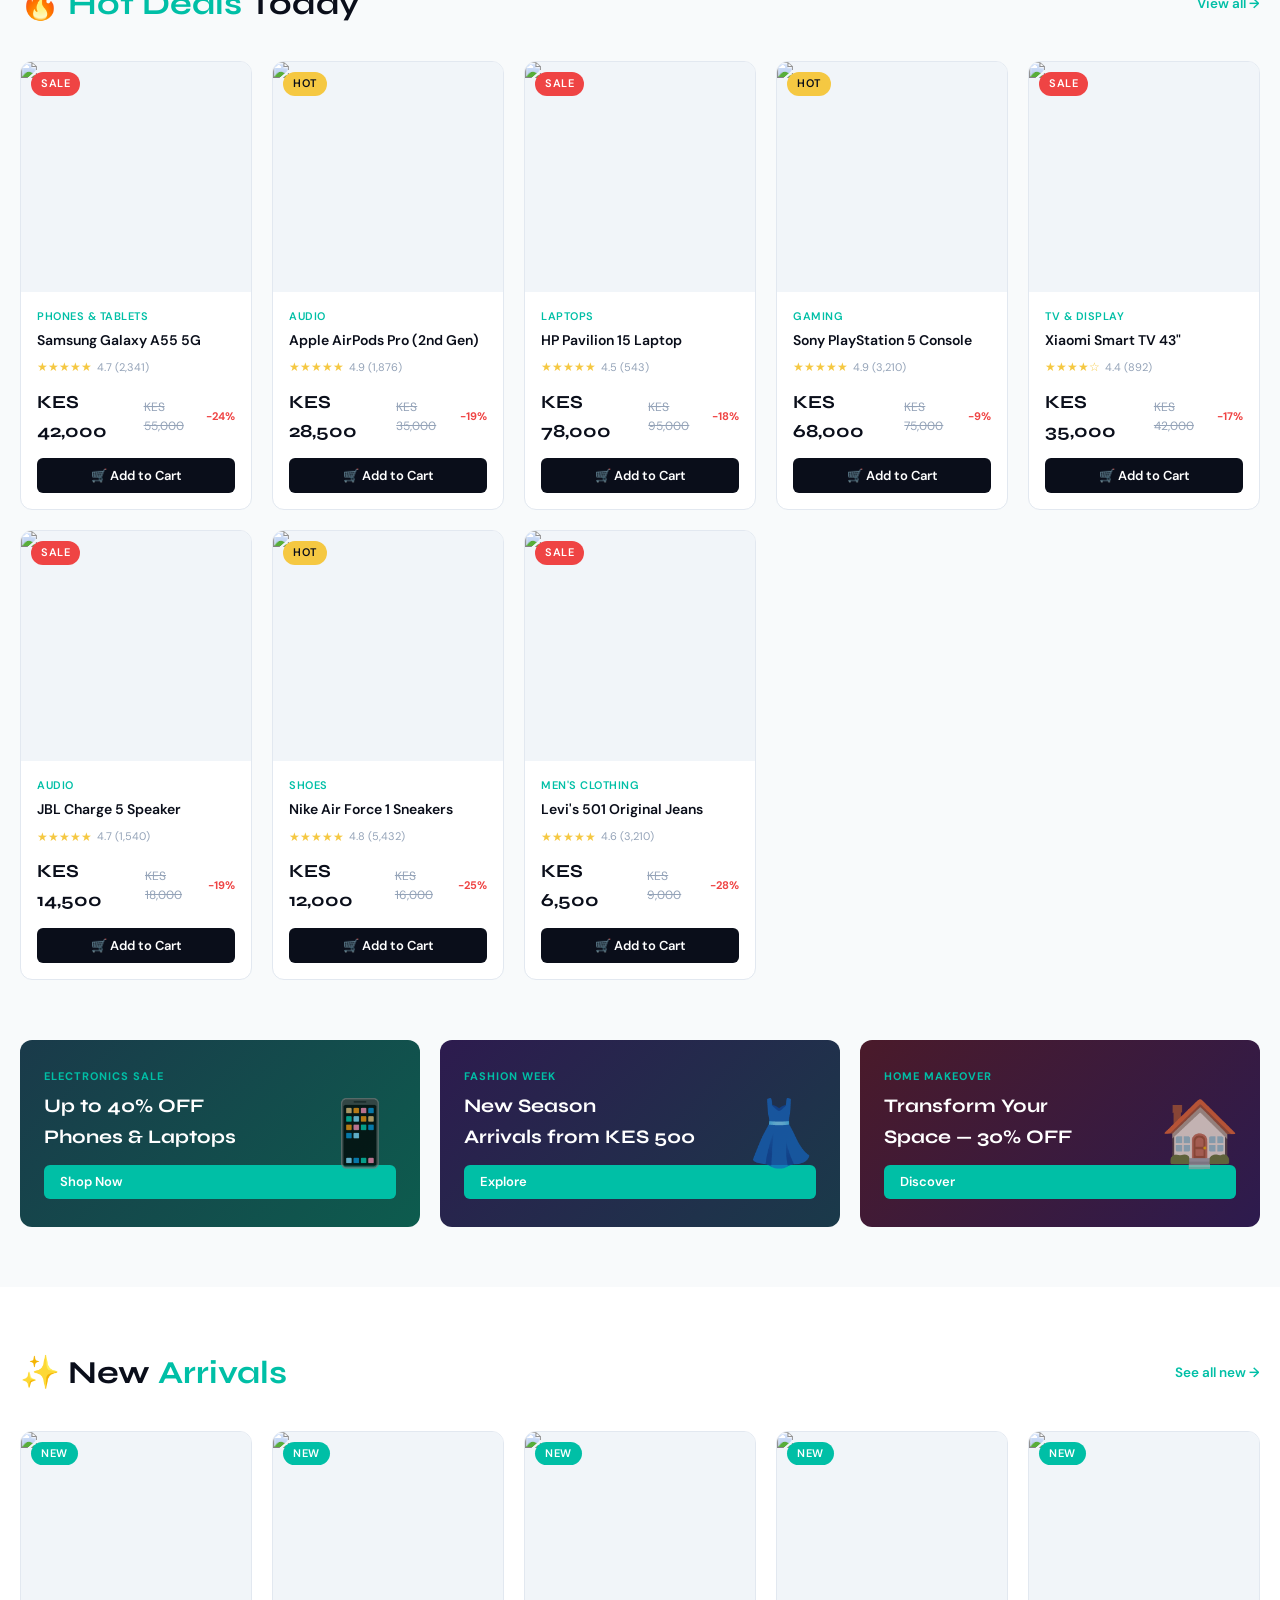
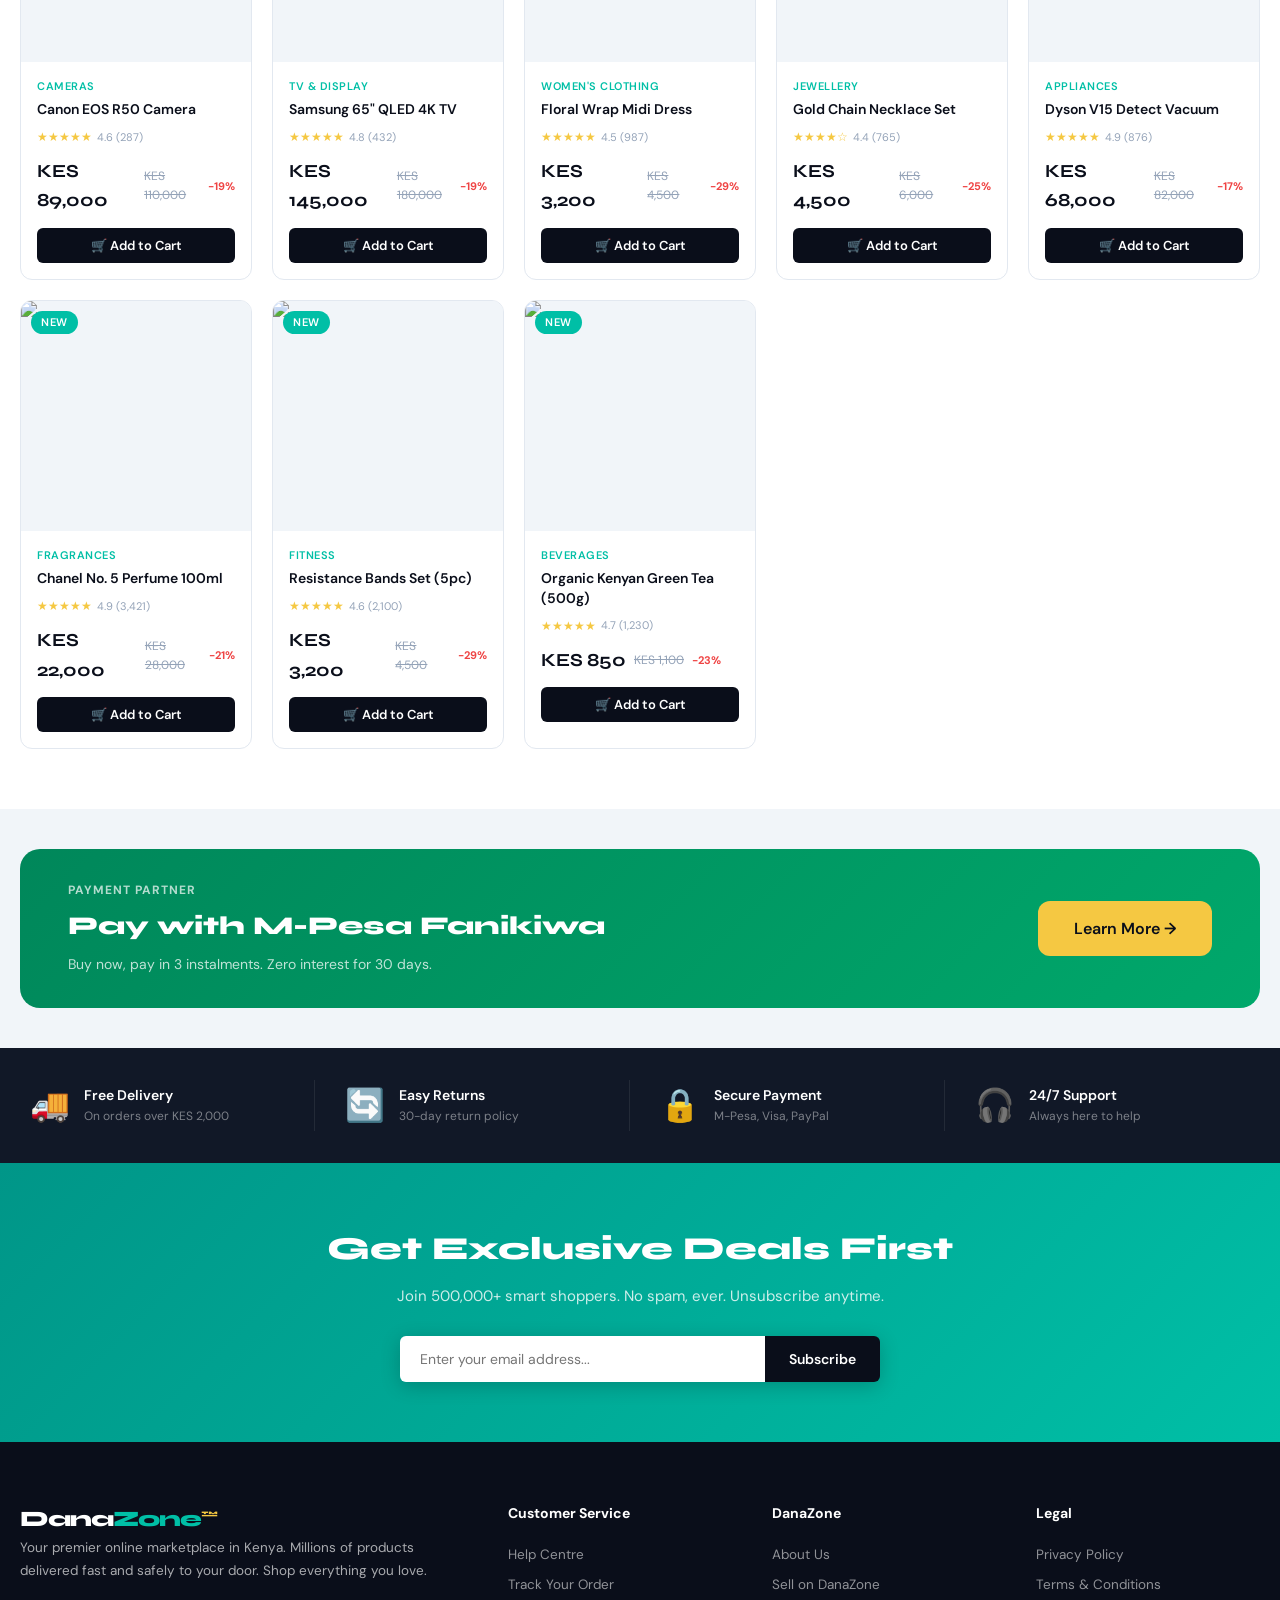
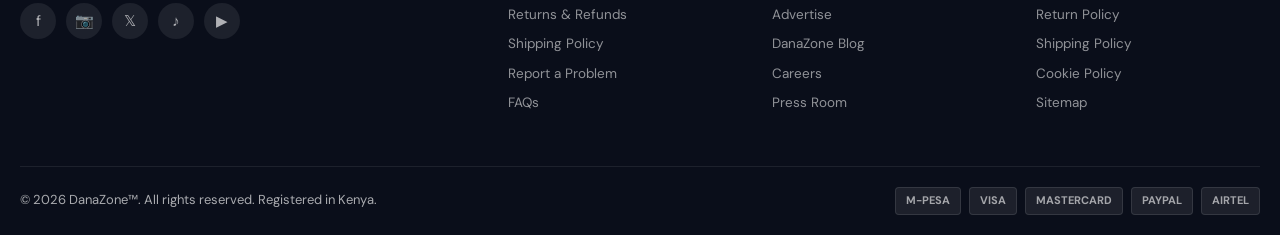
==== commit cbb6b916: "Fix: hero card real images" ====
--- a/index.html
+++ b/index.html
@@ -38,10 +38,22 @@
       </div>
       <div class="hero-visual fade-up-2">
         <div class="hero-card-grid">
-          <div class="hero-mini-card"><div class="hero-mini-card-icon">📱</div><div class="hero-mini-card-title">Samsung A55</div><div class="hero-mini-card-price">KES 42,000</div><div class="hero-mini-card-old">KES 55,000</div></div>
-          <div class="hero-mini-card"><div class="hero-mini-card-icon">👟</div><div class="hero-mini-card-title">Nike Air Force 1</div><div class="hero-mini-card-price">KES 12,000</div><div class="hero-mini-card-old">KES 16,000</div></div>
-          <div class="hero-mini-card"><div class="hero-mini-card-icon">🎮</div><div class="hero-mini-card-title">PlayStation 5</div><div class="hero-mini-card-price">KES 68,000</div><div class="hero-mini-card-old">KES 75,000</div></div>
-          <div class="hero-mini-card"><div class="hero-mini-card-icon">🧴</div><div class="hero-mini-card-title">CeraVe Cream</div><div class="hero-mini-card-price">KES 2,800</div><div class="hero-mini-card-old">KES 3,500</div></div>
+          <div class="hero-mini-card" onclick="window.location='pages/product.html?id=e1'" style="cursor:pointer">
+            <div class="hero-mini-card-icon" style="font-size:0;margin-bottom:8px"><img src="https://images.unsplash.com/photo-1610945415295-d9bbf067e59c?w=80&h=80&fit=crop&auto=format" style="width:56px;height:56px;object-fit:cover;border-radius:8px" alt="Samsung A55"></div>
+            <div class="hero-mini-card-title">Samsung A55</div><div class="hero-mini-card-price">KES 42,000</div><div class="hero-mini-card-old">KES 55,000</div>
+          </div>
+          <div class="hero-mini-card" onclick="window.location='pages/product.html?id=f1'" style="cursor:pointer">
+            <div class="hero-mini-card-icon" style="font-size:0;margin-bottom:8px"><img src="https://images.unsplash.com/photo-1542291026-7eec264c27ff?w=80&h=80&fit=crop&auto=format" style="width:56px;height:56px;object-fit:cover;border-radius:8px" alt="Nike AF1"></div>
+            <div class="hero-mini-card-title">Nike Air Force 1</div><div class="hero-mini-card-price">KES 12,000</div><div class="hero-mini-card-old">KES 16,000</div>
+          </div>
+          <div class="hero-mini-card" onclick="window.location='pages/product.html?id=e4'" style="cursor:pointer">
+            <div class="hero-mini-card-icon" style="font-size:0;margin-bottom:8px"><img src="https://images.unsplash.com/photo-1607853202273-797f1c22a38e?w=80&h=80&fit=crop&auto=format" style="width:56px;height:56px;object-fit:cover;border-radius:8px" alt="PlayStation 5"></div>
+            <div class="hero-mini-card-title">PlayStation 5</div><div class="hero-mini-card-price">KES 68,000</div><div class="hero-mini-card-old">KES 75,000</div>
+          </div>
+          <div class="hero-mini-card" onclick="window.location='pages/product.html?id=b1'" style="cursor:pointer">
+            <div class="hero-mini-card-icon" style="font-size:0;margin-bottom:8px"><img src="https://images.unsplash.com/photo-1556228578-8c89e6adf883?w=80&h=80&fit=crop&auto=format" style="width:56px;height:56px;object-fit:cover;border-radius:8px" alt="CeraVe"></div>
+            <div class="hero-mini-card-title">CeraVe Cream</div><div class="hero-mini-card-price">KES 2,800</div><div class="hero-mini-card-old">KES 3,500</div>
+          </div>
         </div>
       </div>
     </div>
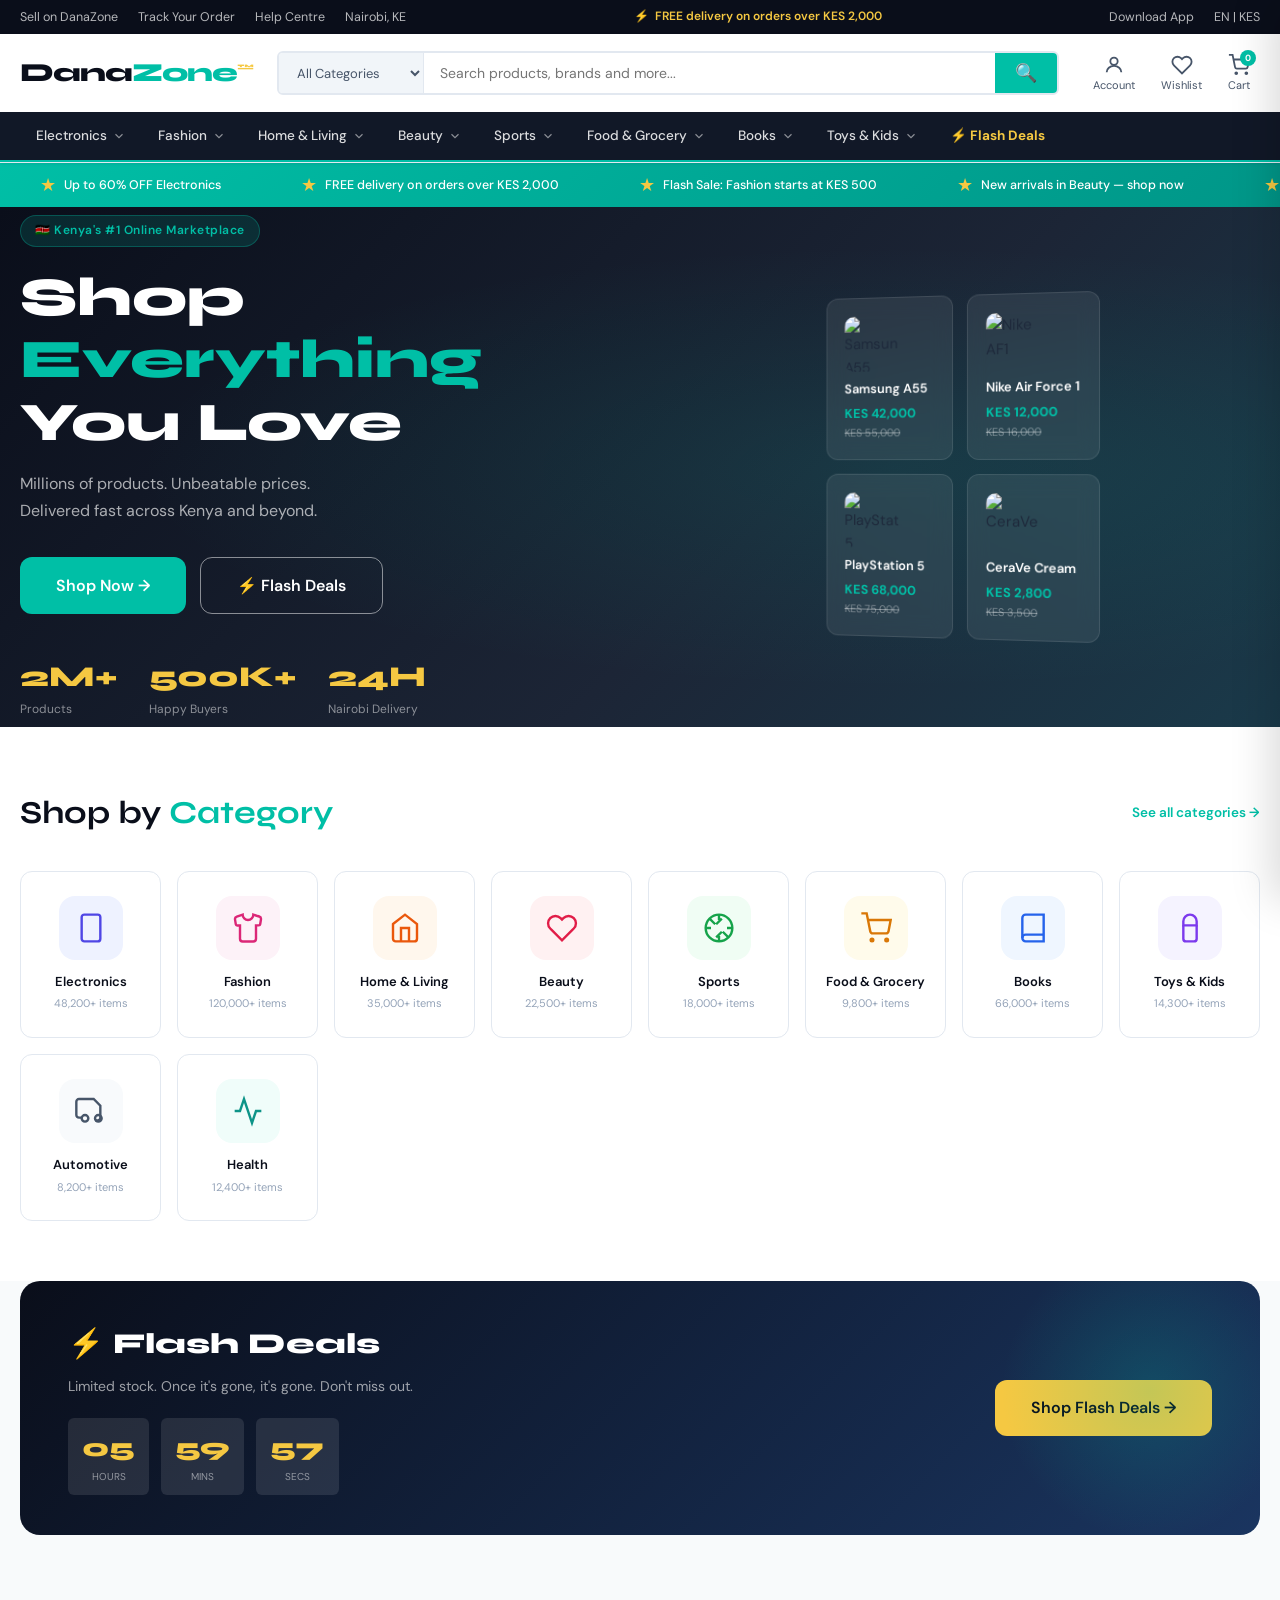
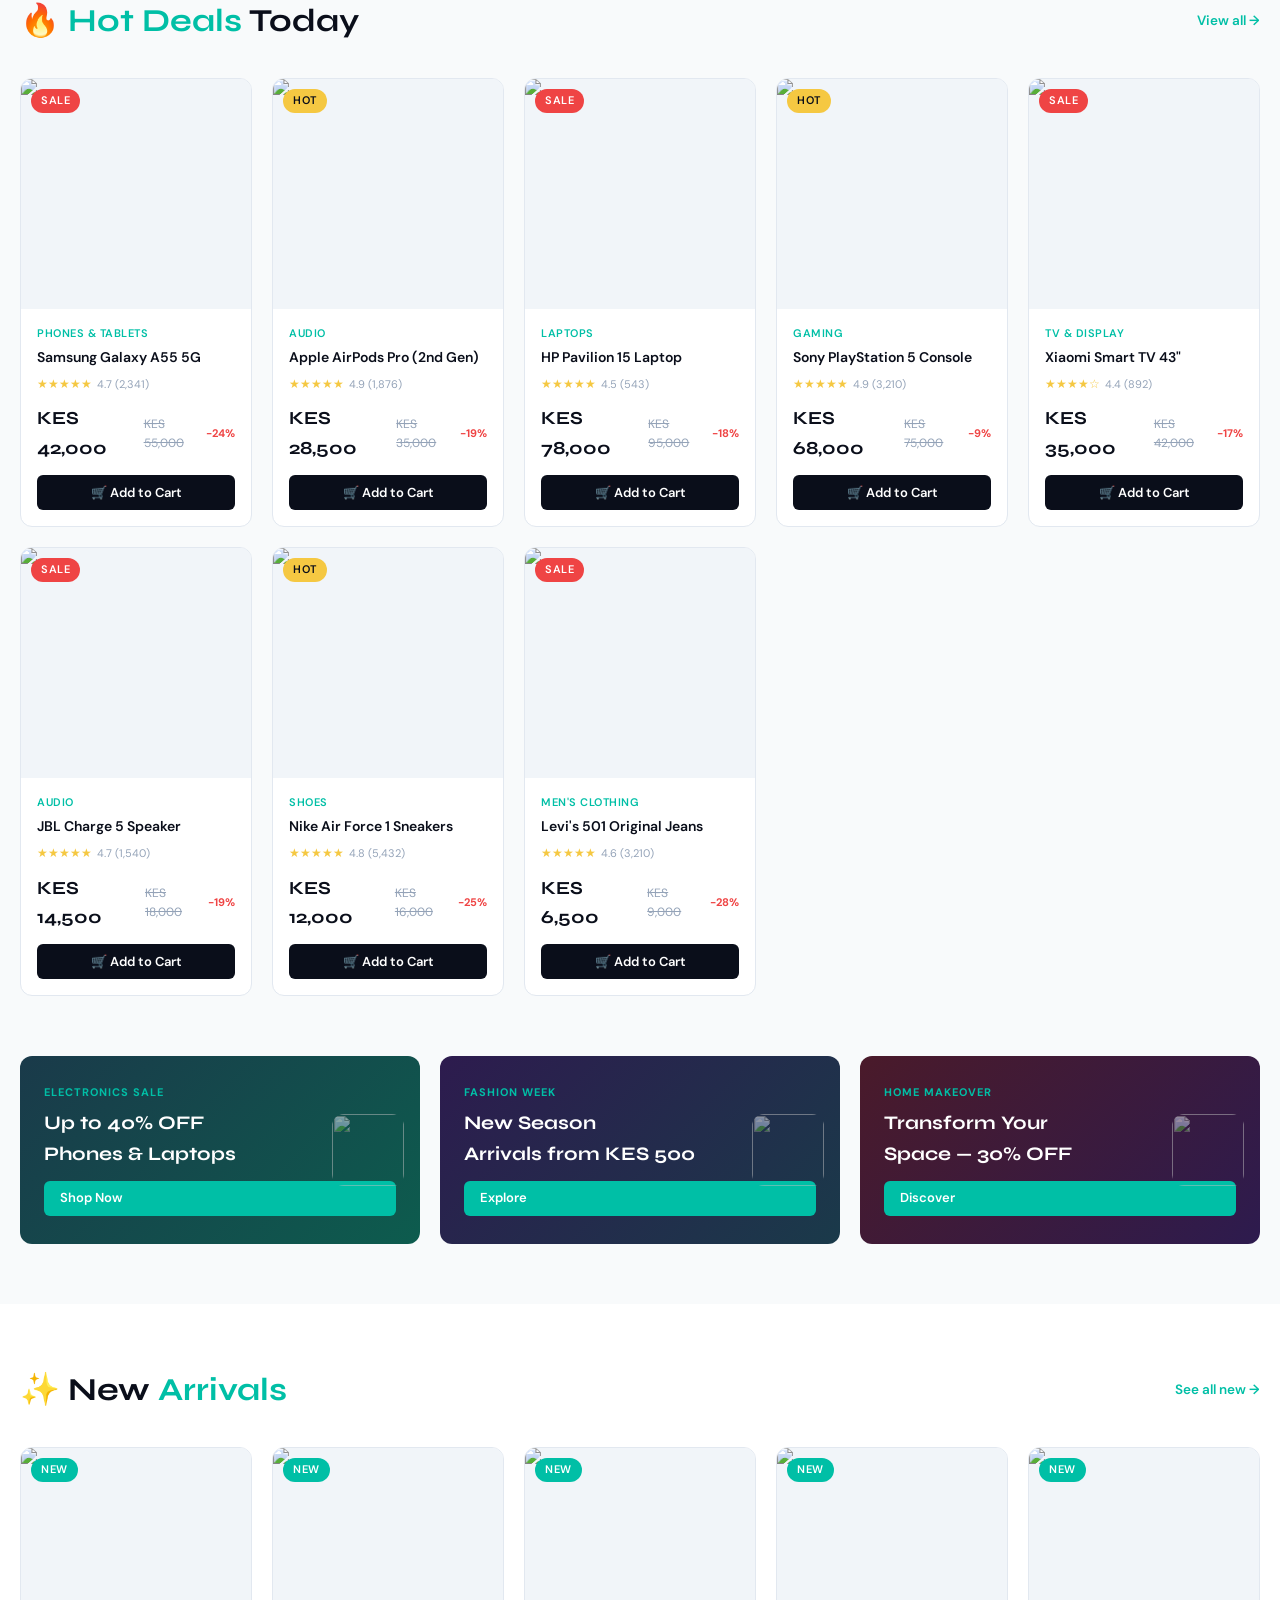
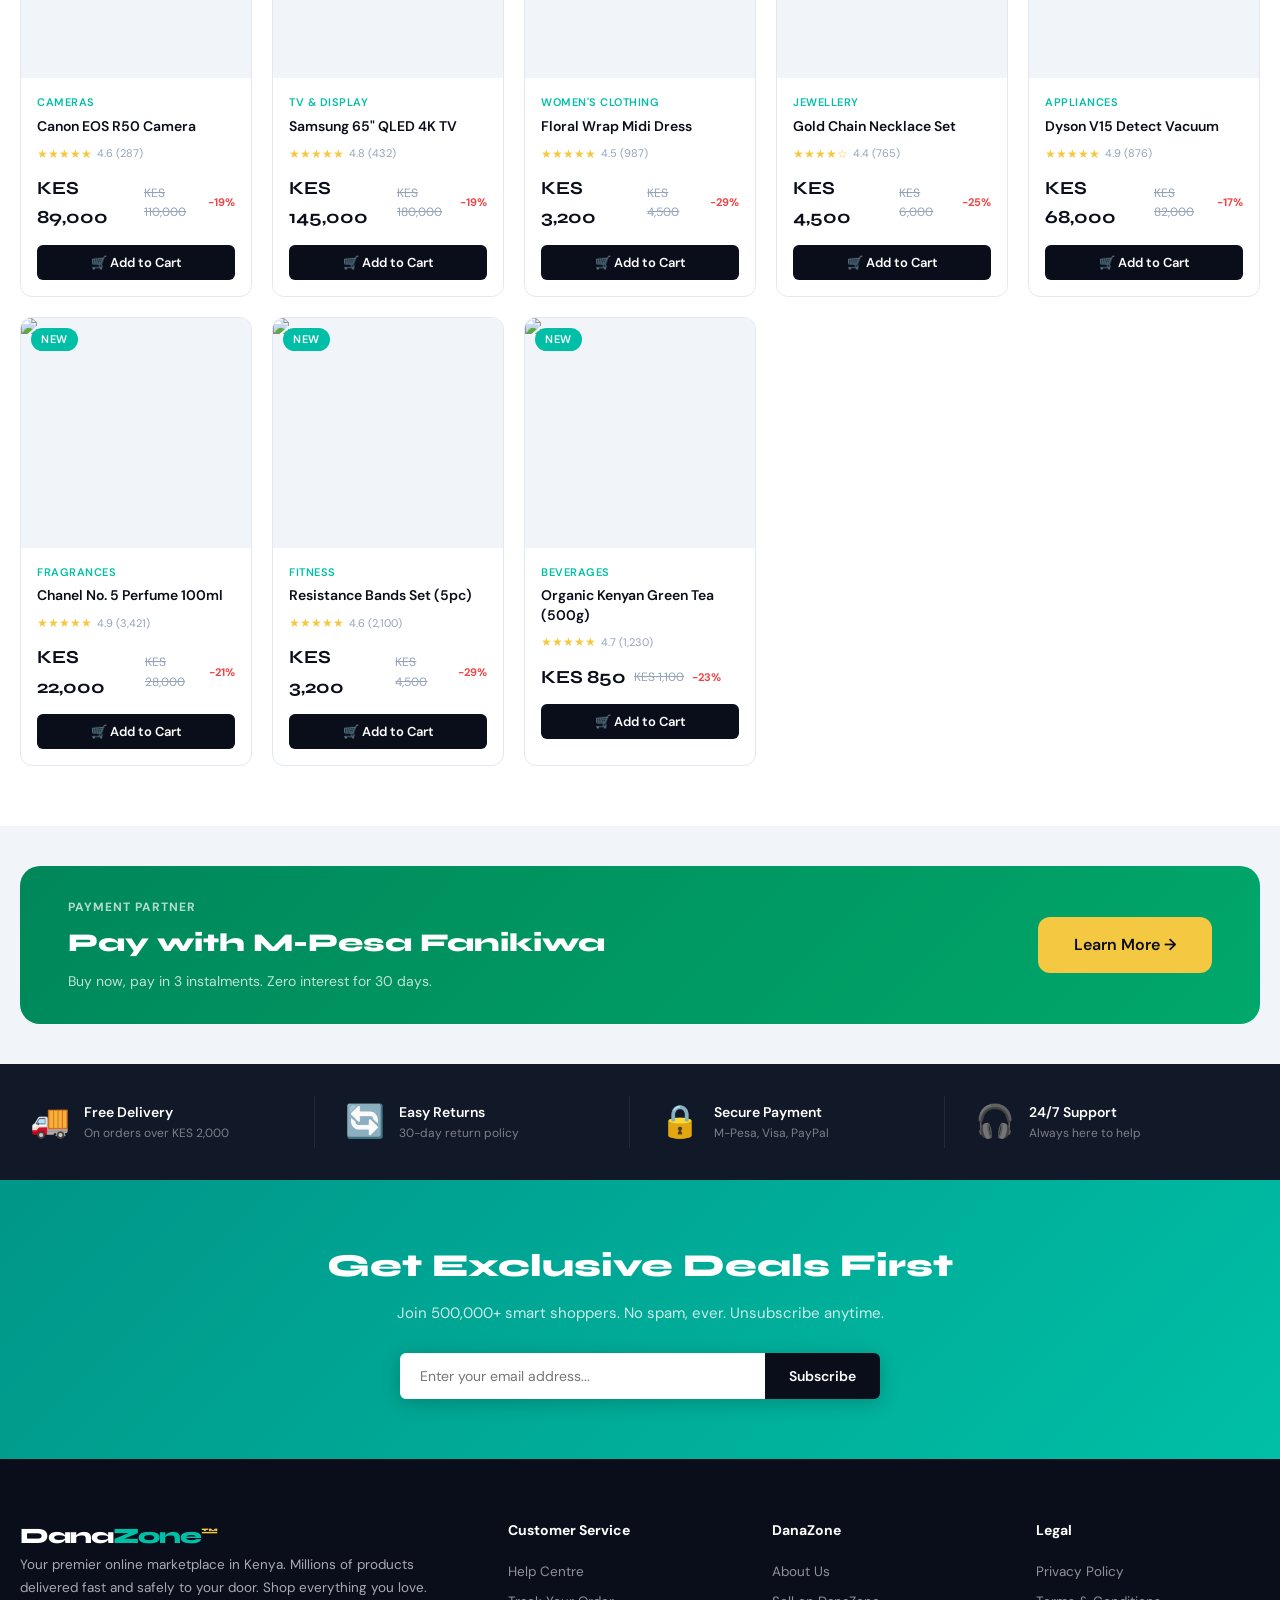
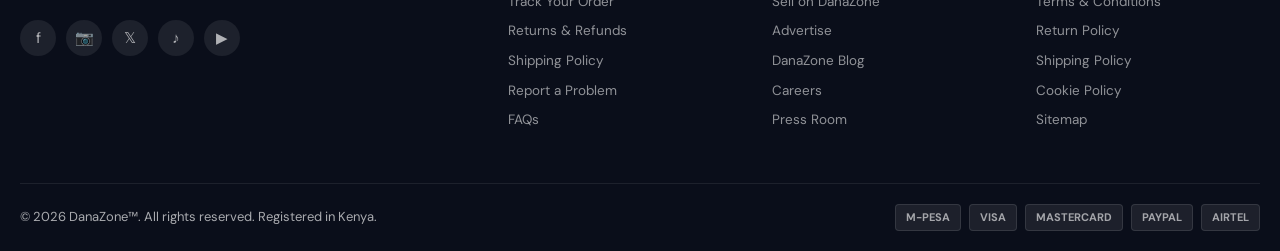
==== commit abac6b24: "Fix: SVG category icons + hero card images" ====
--- a/index.html
+++ b/index.html
@@ -15,10 +15,27 @@
   <link rel="stylesheet" href="css/style.css">
   <script type="application/ld+json">{"@context":"https://schema.org","@type":"WebSite","name":"DanaZone","url":"https://danazone.co.ke","potentialAction":{"@type":"SearchAction","target":"https://danazone.co.ke/products.html?q={search_term_string}","query-input":"required name=search_term_string"}}</script>
   <script type="application/ld+json">{"@context":"https://schema.org","@type":"Organization","name":"DanaZone","url":"https://danazone.co.ke","contactPoint":{"@type":"ContactPoint","telephone":"+254-700-000-000","contactType":"customer service"},"address":{"@type":"PostalAddress","addressLocality":"Nairobi","addressCountry":"KE"}}</script>
+  <style>
+    .cat-icon-wrap {
+      width: 64px; height: 64px;
+      border-radius: 16px;
+      display: flex; align-items: center; justify-content: center;
+      margin: 0 auto 12px;
+    }
+    .cat-icon-wrap svg { width: 32px; height: 32px; }
+    .hero-mini-card-img {
+      width: 56px; height: 56px;
+      border-radius: 10px;
+      object-fit: cover;
+      margin-bottom: 8px;
+      display: block;
+    }
+  </style>
 </head>
 <body>
 <div id="header-root"></div>
 
+<!-- HERO -->
 <section class="hero">
   <div class="container">
     <div class="hero-grid">
@@ -27,8 +44,8 @@
         <h1 class="hero-title">Shop <em>Everything</em><br>You Love</h1>
         <p class="hero-sub">Millions of products. Unbeatable prices.<br>Delivered fast across Kenya and beyond.</p>
         <div class="hero-ctas">
-          <a href="products.html" class="btn btn-primary btn-lg">Shop Now →</a>
-          <a href="deals.html" class="btn btn-outline-white btn-lg">⚡ Flash Deals</a>
+          <a href="pages/products.html" class="btn btn-primary btn-lg">Shop Now →</a>
+          <a href="pages/deals.html" class="btn btn-outline-white btn-lg">⚡ Flash Deals</a>
         </div>
         <div class="hero-stats">
           <div><div class="hero-stat-value">2M+</div><div class="hero-stat-label">Products</div></div>
@@ -38,38 +55,53 @@
       </div>
       <div class="hero-visual fade-up-2">
         <div class="hero-card-grid">
+
           <div class="hero-mini-card" onclick="window.location='pages/product.html?id=e1'" style="cursor:pointer">
-            <div class="hero-mini-card-icon" style="font-size:0;margin-bottom:8px"><img src="https://images.unsplash.com/photo-1610945415295-d9bbf067e59c?w=80&h=80&fit=crop&auto=format" style="width:56px;height:56px;object-fit:cover;border-radius:8px" alt="Samsung A55"></div>
-            <div class="hero-mini-card-title">Samsung A55</div><div class="hero-mini-card-price">KES 42,000</div><div class="hero-mini-card-old">KES 55,000</div>
-          </div>
+            <img class="hero-mini-card-img" src="https://placehold.co/56x56/1a2744/00BFA6?text=A55" alt="Samsung A55">
+            <div class="hero-mini-card-title">Samsung A55</div>
+            <div class="hero-mini-card-price">KES 42,000</div>
+            <div class="hero-mini-card-old">KES 55,000</div>
+          </div>
+
           <div class="hero-mini-card" onclick="window.location='pages/product.html?id=f1'" style="cursor:pointer">
-            <div class="hero-mini-card-icon" style="font-size:0;margin-bottom:8px"><img src="https://images.unsplash.com/photo-1542291026-7eec264c27ff?w=80&h=80&fit=crop&auto=format" style="width:56px;height:56px;object-fit:cover;border-radius:8px" alt="Nike AF1"></div>
-            <div class="hero-mini-card-title">Nike Air Force 1</div><div class="hero-mini-card-price">KES 12,000</div><div class="hero-mini-card-old">KES 16,000</div>
-          </div>
+            <img class="hero-mini-card-img" src="https://placehold.co/56x56/f5f5f5/1a2744?text=Nike" alt="Nike AF1">
+            <div class="hero-mini-card-title">Nike Air Force 1</div>
+            <div class="hero-mini-card-price">KES 12,000</div>
+            <div class="hero-mini-card-old">KES 16,000</div>
+          </div>
+
           <div class="hero-mini-card" onclick="window.location='pages/product.html?id=e4'" style="cursor:pointer">
-            <div class="hero-mini-card-icon" style="font-size:0;margin-bottom:8px"><img src="https://images.unsplash.com/photo-1607853202273-797f1c22a38e?w=80&h=80&fit=crop&auto=format" style="width:56px;height:56px;object-fit:cover;border-radius:8px" alt="PlayStation 5"></div>
-            <div class="hero-mini-card-title">PlayStation 5</div><div class="hero-mini-card-price">KES 68,000</div><div class="hero-mini-card-old">KES 75,000</div>
-          </div>
+            <img class="hero-mini-card-img" src="https://placehold.co/56x56/003087/ffffff?text=PS5" alt="PlayStation 5">
+            <div class="hero-mini-card-title">PlayStation 5</div>
+            <div class="hero-mini-card-price">KES 68,000</div>
+            <div class="hero-mini-card-old">KES 75,000</div>
+          </div>
+
           <div class="hero-mini-card" onclick="window.location='pages/product.html?id=b1'" style="cursor:pointer">
-            <div class="hero-mini-card-icon" style="font-size:0;margin-bottom:8px"><img src="https://images.unsplash.com/photo-1556228578-8c89e6adf883?w=80&h=80&fit=crop&auto=format" style="width:56px;height:56px;object-fit:cover;border-radius:8px" alt="CeraVe"></div>
-            <div class="hero-mini-card-title">CeraVe Cream</div><div class="hero-mini-card-price">KES 2,800</div><div class="hero-mini-card-old">KES 3,500</div>
-          </div>
-        </div>
-      </div>
-    </div>
-  </div>
-</section>
-
+            <img class="hero-mini-card-img" src="https://placehold.co/56x56/e8f4fd/003087?text=Skin" alt="CeraVe">
+            <div class="hero-mini-card-title">CeraVe Cream</div>
+            <div class="hero-mini-card-price">KES 2,800</div>
+            <div class="hero-mini-card-old">KES 3,500</div>
+          </div>
+
+        </div>
+      </div>
+    </div>
+  </div>
+</section>
+
+<!-- CATEGORIES -->
 <section class="section" style="background:#fff">
   <div class="container">
     <div class="section-header">
       <h2 class="section-title">Shop by <span>Category</span></h2>
-      <a href="products.html" class="see-all">See all categories →</a>
+      <a href="pages/products.html" class="see-all">See all categories →</a>
     </div>
     <div class="categories-grid" id="categoriesGrid"></div>
   </div>
 </section>
 
+<!-- FLASH DEALS BANNER -->
 <section class="section" style="padding-top:0">
   <div class="container">
     <div class="deals-banner">
@@ -82,41 +114,66 @@
           <div class="countdown-unit"><div class="countdown-num" id="cdS">00</div><div class="countdown-label">Secs</div></div>
         </div>
       </div>
-      <a href="deals.html" class="btn btn-gold btn-lg">Shop Flash Deals →</a>
-    </div>
-  </div>
-</section>
-
+      <a href="pages/deals.html" class="btn btn-gold btn-lg">Shop Flash Deals →</a>
+    </div>
+  </div>
+</section>
+
+<!-- HOT DEALS -->
 <section class="section" style="padding-top:0">
   <div class="container">
     <div class="section-header">
       <h2 class="section-title">🔥 <span>Hot Deals</span> Today</h2>
-      <a href="products.html" class="see-all">View all →</a>
+      <a href="pages/products.html" class="see-all">View all →</a>
     </div>
     <div class="products-grid" id="featuredProducts"></div>
   </div>
 </section>
 
+<!-- PROMO BANNERS -->
 <section class="section" style="padding-top:0">
   <div class="container">
     <div class="promo-grid">
-      <div class="promo-card promo-card-1"><span class="promo-emoji">📱</span><div class="promo-tag">Electronics Sale</div><div class="promo-title">Up to 40% OFF<br>Phones &amp; Laptops</div><a href="products.html?cat=electronics" class="btn btn-primary btn-sm">Shop Now</a></div>
-      <div class="promo-card promo-card-2"><span class="promo-emoji">👗</span><div class="promo-tag">Fashion Week</div><div class="promo-title">New Season<br>Arrivals from KES 500</div><a href="products.html?cat=fashion" class="btn btn-primary btn-sm">Explore</a></div>
-      <div class="promo-card promo-card-3"><span class="promo-emoji">🏠</span><div class="promo-tag">Home Makeover</div><div class="promo-title">Transform Your<br>Space — 30% OFF</div><a href="products.html?cat=home" class="btn btn-primary btn-sm">Discover</a></div>
-    </div>
-  </div>
-</section>
-
+      <div class="promo-card promo-card-1">
+        <div class="promo-emoji" style="font-size:0;right:16px;top:50%;transform:translateY(-50%)">
+          <img src="https://placehold.co/80x80/ffffff/1a3a4a?text=📱" style="width:72px;height:72px;border-radius:12px;opacity:.7" alt="">
+        </div>
+        <div class="promo-tag">Electronics Sale</div>
+        <div class="promo-title">Up to 40% OFF<br>Phones &amp; Laptops</div>
+        <a href="pages/products.html?cat=Electronics" class="btn btn-primary btn-sm">Shop Now</a>
+      </div>
+      <div class="promo-card promo-card-2">
+        <div class="promo-emoji" style="font-size:0;right:16px;top:50%;transform:translateY(-50%)">
+          <img src="https://placehold.co/80x80/ffffff/2d1b4e?text=👗" style="width:72px;height:72px;border-radius:12px;opacity:.7" alt="">
+        </div>
+        <div class="promo-tag">Fashion Week</div>
+        <div class="promo-title">New Season<br>Arrivals from KES 500</div>
+        <a href="pages/products.html?cat=Fashion" class="btn btn-primary btn-sm">Explore</a>
+      </div>
+      <div class="promo-card promo-card-3">
+        <div class="promo-emoji" style="font-size:0;right:16px;top:50%;transform:translateY(-50%)">
+          <img src="https://placehold.co/80x80/ffffff/4a1a2a?text=🏠" style="width:72px;height:72px;border-radius:12px;opacity:.7" alt="">
+        </div>
+        <div class="promo-tag">Home Makeover</div>
+        <div class="promo-title">Transform Your<br>Space — 30% OFF</div>
+        <a href="pages/products.html?cat=Home" class="btn btn-primary btn-sm">Discover</a>
+      </div>
+    </div>
+  </div>
+</section>
+
+<!-- NEW ARRIVALS -->
 <section class="section" style="background:#fff;padding-top:60px">
   <div class="container">
     <div class="section-header">
       <h2 class="section-title">✨ New <span>Arrivals</span></h2>
-      <a href="products.html?badge=new" class="see-all">See all new →</a>
+      <a href="pages/products.html?badge=new" class="see-all">See all new →</a>
     </div>
     <div class="products-grid" id="newArrivals"></div>
   </div>
 </section>
 
+<!-- MPESA BANNER -->
 <section style="padding:40px 0;background:var(--gray-100)">
   <div class="container">
     <div style="background:linear-gradient(135deg,#00875A 0%,#00A86B 100%);border-radius:var(--radius-lg);padding:32px 48px;display:flex;align-items:center;justify-content:space-between;gap:24px;flex-wrap:wrap">
@@ -140,10 +197,40 @@
 document.getElementById('footer-root').innerHTML = renderFooter();
 document.getElementById('cart-root').innerHTML = renderCartDrawer();
 document.getElementById('notif-root').innerHTML = renderNotification();
-const cats=[{name:'Electronics',icon:'📱',count:'48,200+'},{name:'Fashion',icon:'👗',count:'120,000+'},{name:'Home & Living',icon:'🏠',count:'35,000+'},{name:'Beauty',icon:'💄',count:'22,500+'},{name:'Sports',icon:'⚽',count:'18,000+'},{name:'Food & Grocery',icon:'🛒',count:'9,800+'},{name:'Books',icon:'📚',count:'66,000+'},{name:'Toys & Kids',icon:'🧸',count:'14,300+'},{name:'Automotive',icon:'🚗',count:'8,200+'},{name:'Health',icon:'💊',count:'12,400+'}];
-document.getElementById('categoriesGrid').innerHTML=cats.map(c=>`<div class="category-card" onclick="window.location='products.html?cat=${encodeURIComponent(c.name)}'"><div class="category-icon">${c.icon}</div><div class="category-name">${c.name}</div><div class="category-count">${c.count} items</div></div>`).join('');
-document.getElementById('featuredProducts').innerHTML=getFeaturedProducts(8).map(renderProductCard).join('');
-document.getElementById('newArrivals').innerHTML=getNewArrivals(8).map(renderProductCard).join('');
+
+// Categories with SVG icons — no emojis, works everywhere
+const cats = [
+  { name:'Electronics', count:'48,200+', bg:'#EEF2FF', color:'#4F46E5',
+    svg:'<svg viewBox="0 0 24 24" fill="none" stroke="currentColor" stroke-width="1.8"><rect x="5" y="2" width="14" height="20" rx="2"/><line x1="12" y1="18" x2="12" y2="18.01"/></svg>' },
+  { name:'Fashion', count:'120,000+', bg:'#FDF2F8', color:'#DB2777',
+    svg:'<svg viewBox="0 0 24 24" fill="none" stroke="currentColor" stroke-width="1.8"><path d="M20.38 3.46L16 2a4 4 0 01-8 0L3.62 3.46a2 2 0 00-1.34 2.23l.58 3.57a1 1 0 00.99.84H6v10c0 1.1.9 2 2 2h8a2 2 0 002-2V10h2.15a1 1 0 00.99-.84l.58-3.57a2 2 0 00-1.34-2.23z"/></svg>' },
+  { name:'Home & Living', count:'35,000+', bg:'#FFF7ED', color:'#EA580C',
+    svg:'<svg viewBox="0 0 24 24" fill="none" stroke="currentColor" stroke-width="1.8"><path d="M3 9l9-7 9 7v11a2 2 0 01-2 2H5a2 2 0 01-2-2z"/><polyline points="9 22 9 12 15 12 15 22"/></svg>' },
+  { name:'Beauty', count:'22,500+', bg:'#FFF1F2', color:'#E11D48',
+    svg:'<svg viewBox="0 0 24 24" fill="none" stroke="currentColor" stroke-width="1.8"><path d="M20.84 4.61a5.5 5.5 0 00-7.78 0L12 5.67l-1.06-1.06a5.5 5.5 0 00-7.78 7.78l1.06 1.06L12 21.23l7.78-7.78 1.06-1.06a5.5 5.5 0 000-7.78z"/></svg>' },
+  { name:'Sports', count:'18,000+', bg:'#F0FDF4', color:'#16A34A',
+    svg:'<svg viewBox="0 0 24 24" fill="none" stroke="currentColor" stroke-width="1.8"><circle cx="12" cy="12" r="10"/><path d="M4.93 4.93l4.24 4.24m5.66 5.66l4.24 4.24M14.12 4.93L9.88 9.17m4.24 5.66l-4.24 4.24M12 2v4m0 12v4M2 12h4m12 0h4"/></svg>' },
+  { name:'Food & Grocery', count:'9,800+', bg:'#FFFBEB', color:'#D97706',
+    svg:'<svg viewBox="0 0 24 24" fill="none" stroke="currentColor" stroke-width="1.8"><circle cx="9" cy="21" r="1"/><circle cx="20" cy="21" r="1"/><path d="M1 1h4l2.68 13.39a2 2 0 002 1.61h9.72a2 2 0 002-1.61L23 6H6"/></svg>' },
+  { name:'Books', count:'66,000+', bg:'#EFF6FF', color:'#2563EB',
+    svg:'<svg viewBox="0 0 24 24" fill="none" stroke="currentColor" stroke-width="1.8"><path d="M4 19.5A2.5 2.5 0 016.5 17H20"/><path d="M6.5 2H20v20H6.5A2.5 2.5 0 014 19.5v-15A2.5 2.5 0 016.5 2z"/></svg>' },
+  { name:'Toys & Kids', count:'14,300+', bg:'#F5F3FF', color:'#7C3AED',
+    svg:'<svg viewBox="0 0 24 24" fill="none" stroke="currentColor" stroke-width="1.8"><path d="M12 2a5 5 0 015 5v3H7V7a5 5 0 015-5z"/><path d="M7 10v10a2 2 0 002 2h6a2 2 0 002-2V10"/><line x1="9" y1="14" x2="9" y2="14"/><line x1="15" y1="14" x2="15" y2="14"/></svg>' },
+  { name:'Automotive', count:'8,200+', bg:'#F8FAFC', color:'#475569',
+    svg:'<svg viewBox="0 0 24 24" fill="none" stroke="currentColor" stroke-width="1.8"><path d="M5 17H3a2 2 0 01-2-2V5a2 2 0 012-2h11l5 5v9a2 2 0 01-2 2h-2"/><circle cx="7.5" cy="17.5" r="2.5"/><circle cx="17.5" cy="17.5" r="2.5"/></svg>' },
+  { name:'Health', count:'12,400+', bg:'#F0FDFA', color:'#0D9488',
+    svg:'<svg viewBox="0 0 24 24" fill="none" stroke="currentColor" stroke-width="1.8"><path d="M22 12h-4l-3 9L9 3l-3 9H2"/></svg>' },
+];
+
+document.getElementById('categoriesGrid').innerHTML = cats.map(c => `
+  <div class="category-card" onclick="window.location='pages/products.html?cat=${encodeURIComponent(c.name)}'">
+    <div class="cat-icon-wrap" style="background:${c.bg};color:${c.color}">${c.svg}</div>
+    <div class="category-name">${c.name}</div>
+    <div class="category-count">${c.count} items</div>
+  </div>`).join('');
+
+document.getElementById('featuredProducts').innerHTML = getFeaturedProducts(8).map(renderProductCard).join('');
+document.getElementById('newArrivals').innerHTML = getNewArrivals(8).map(renderProductCard).join('');
 </script>
 </body>
 </html>
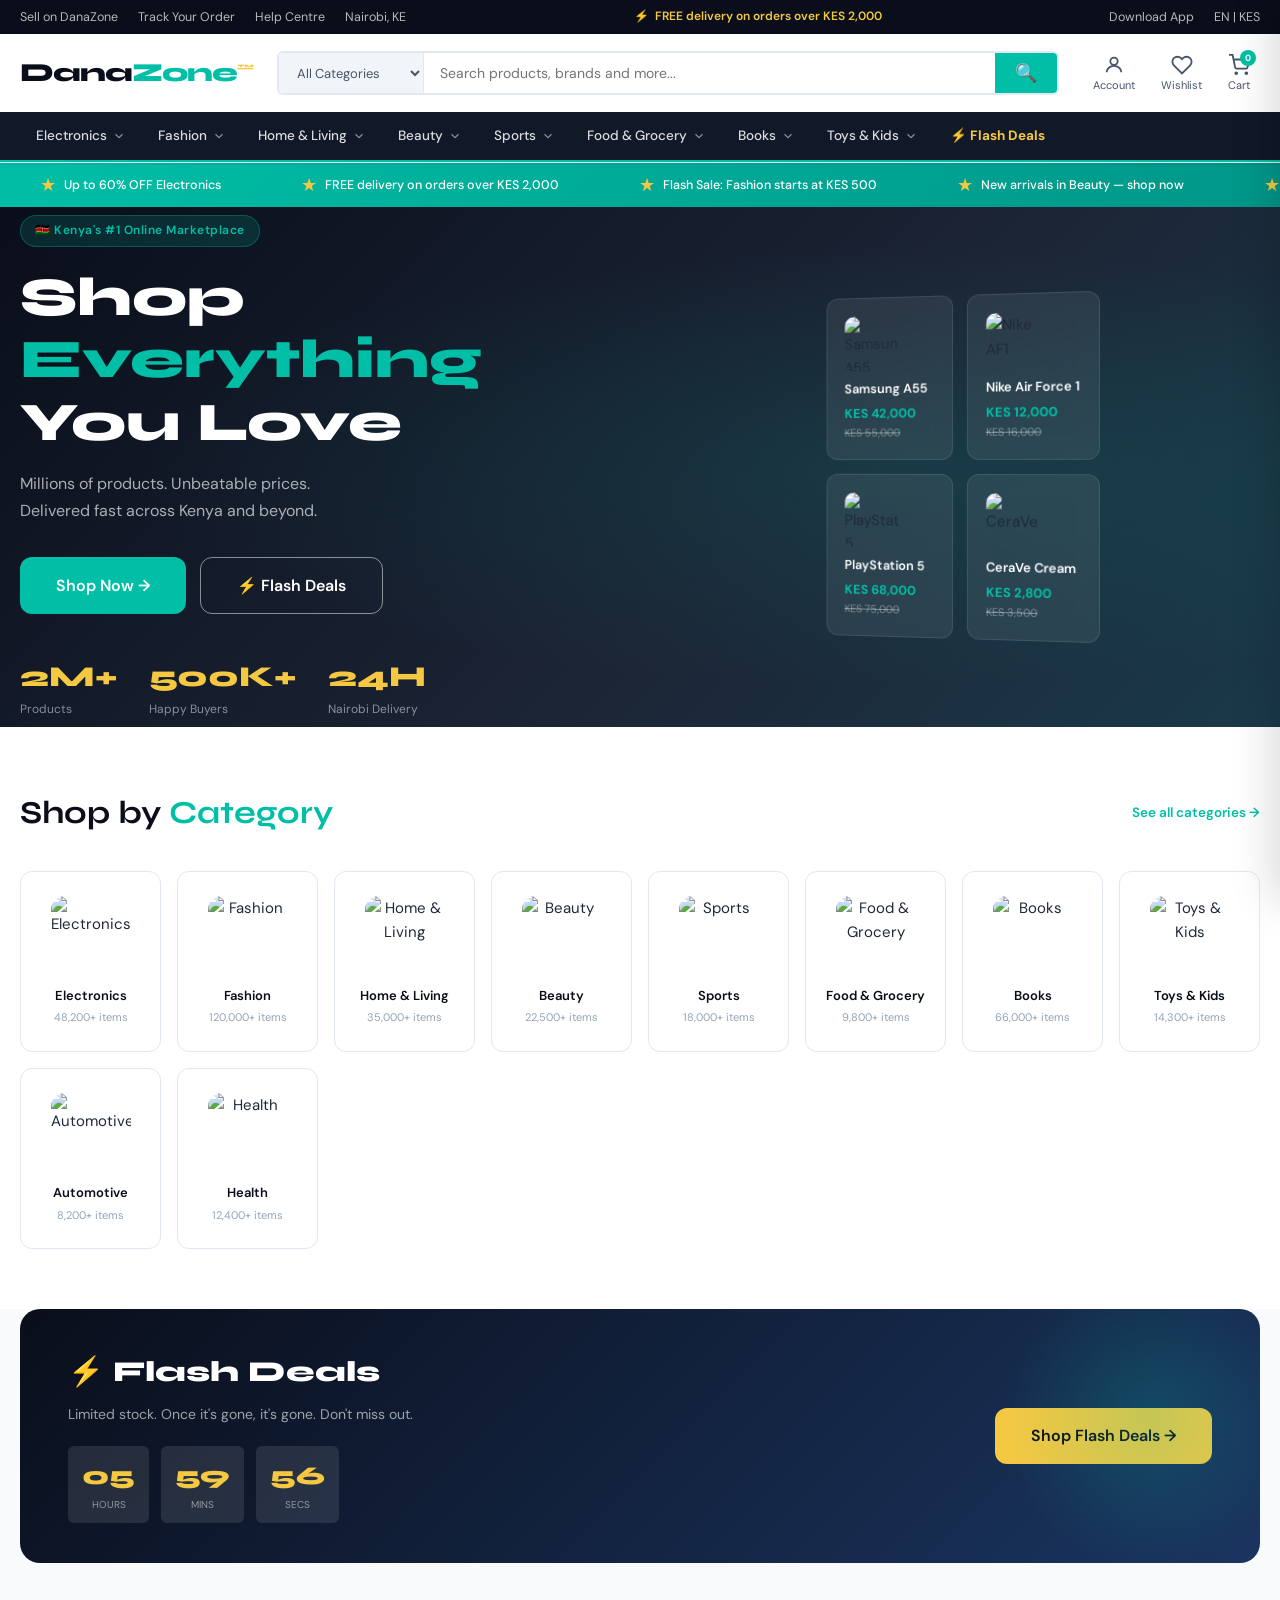
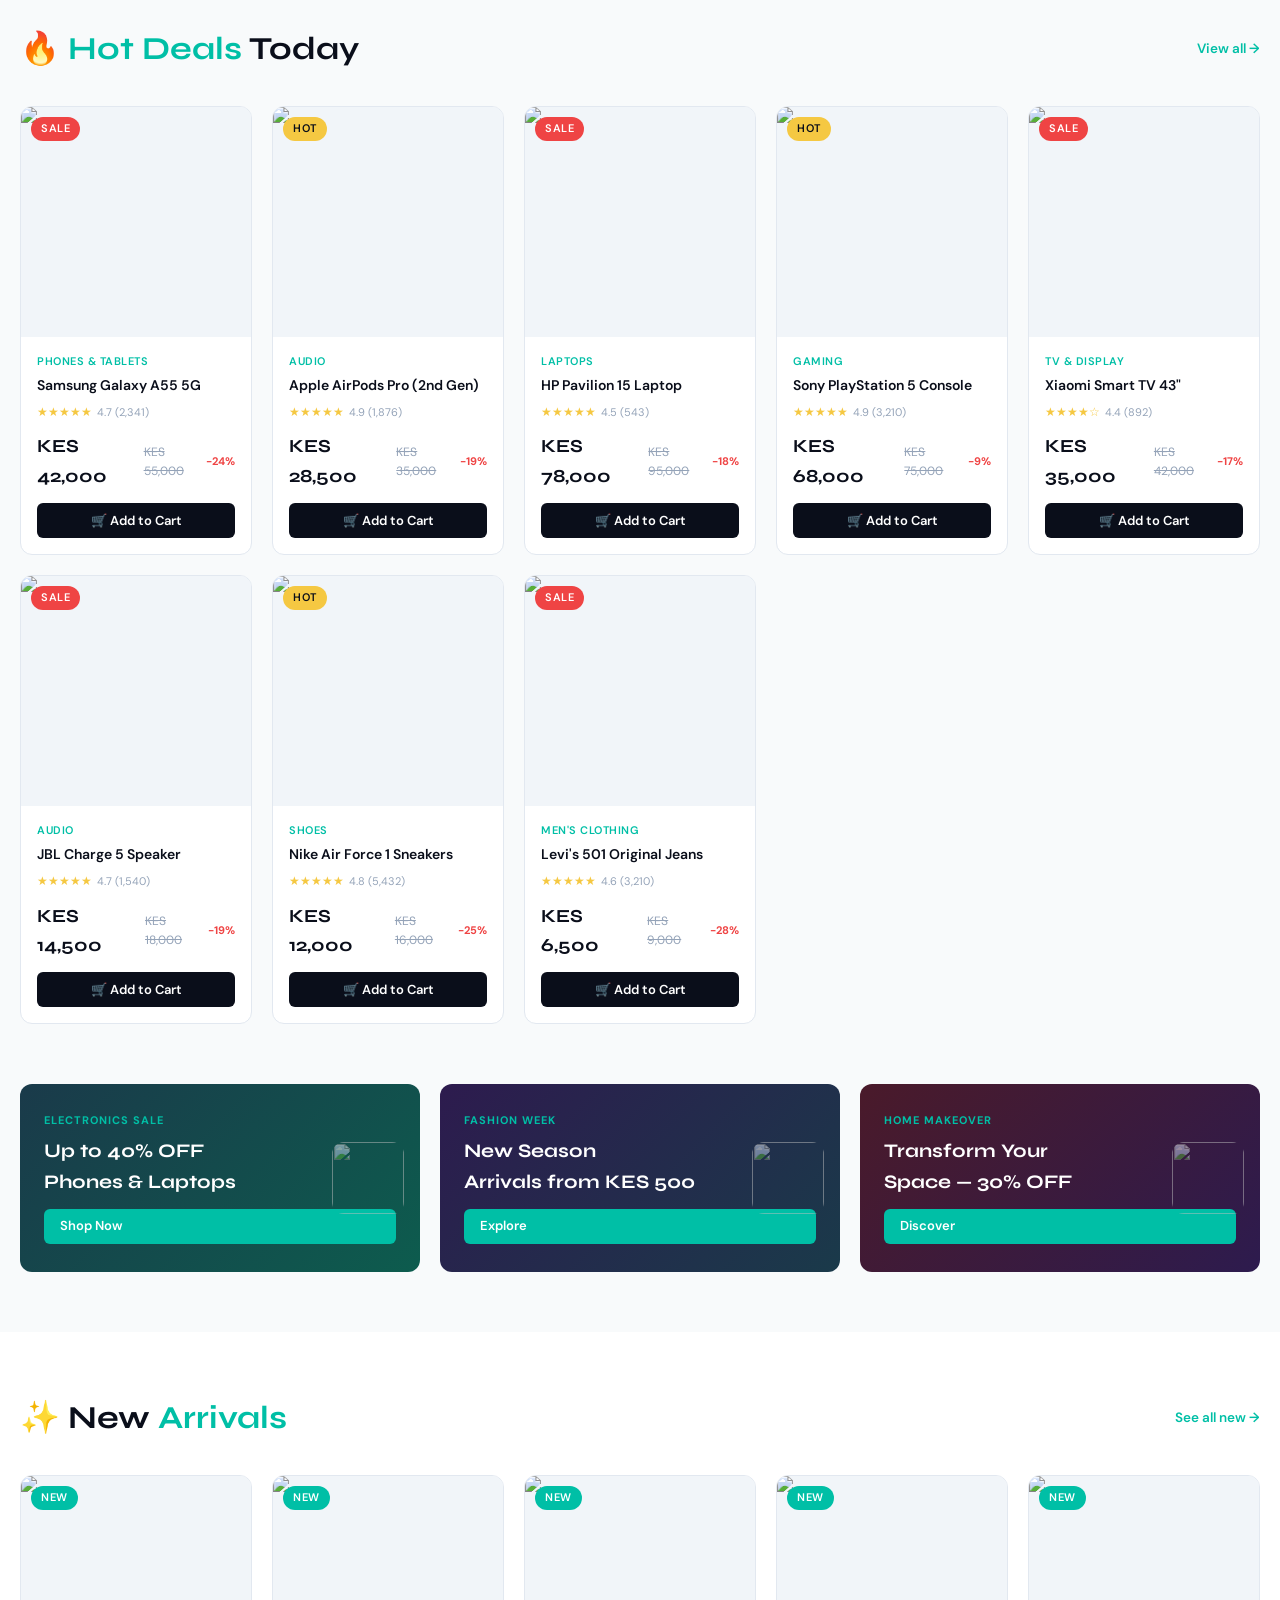
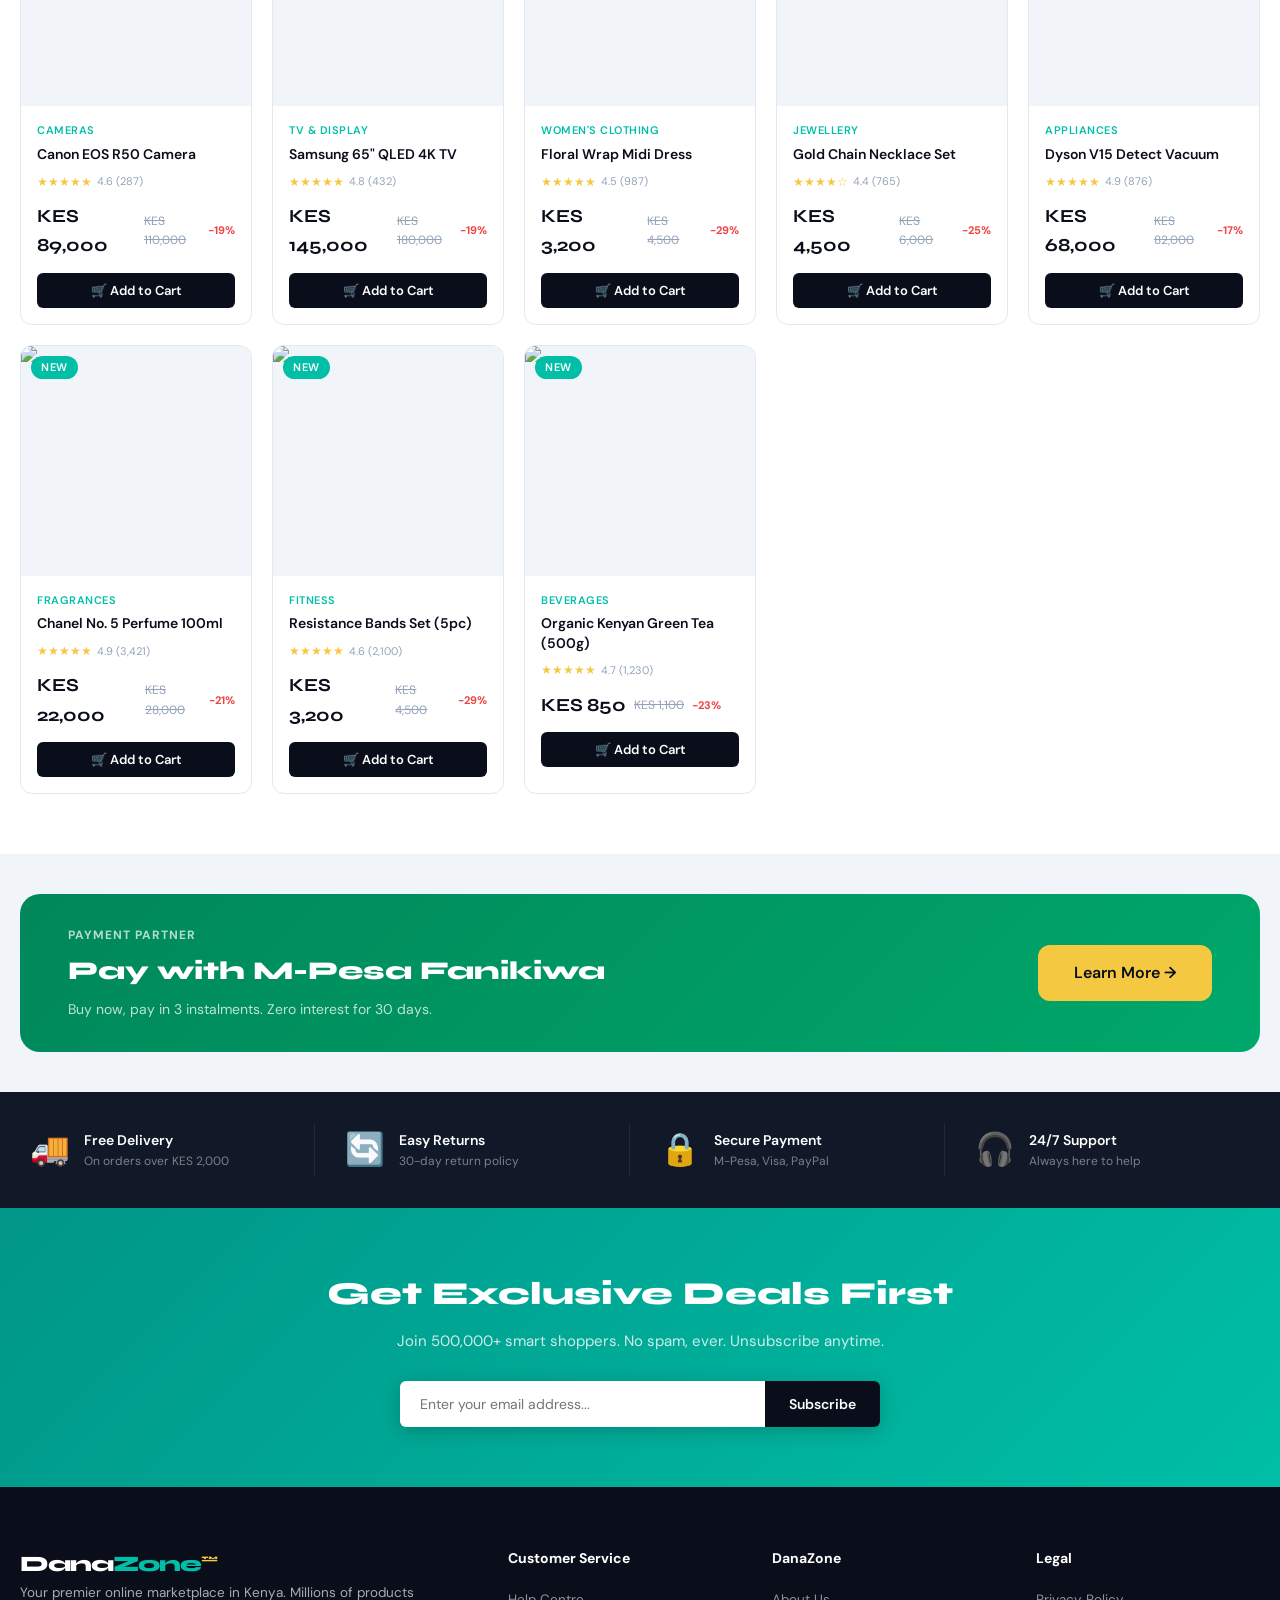
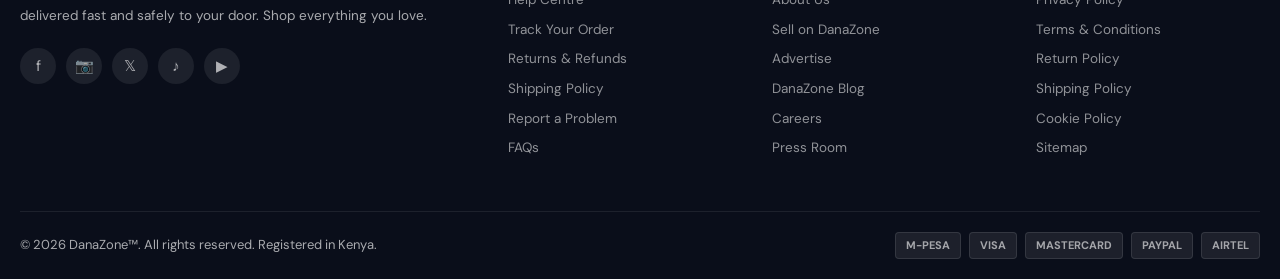
==== commit 1d281c2e: "Fix: category real images" ====
--- a/index.html
+++ b/index.html
@@ -23,6 +23,8 @@
       margin: 0 auto 12px;
     }
     .cat-icon-wrap svg { width: 32px; height: 32px; }
+    .category-card img { transition: transform .22s ease; }
+    .category-card:hover img { transform: scale(1.08); }
     .hero-mini-card-img {
       width: 56px; height: 56px;
       border-radius: 10px;
@@ -198,33 +200,23 @@
 document.getElementById('cart-root').innerHTML = renderCartDrawer();
 document.getElementById('notif-root').innerHTML = renderNotification();
 
-// Categories with SVG icons — no emojis, works everywhere
+// Categories with real product photos from placehold.co — guaranteed to load
 const cats = [
-  { name:'Electronics', count:'48,200+', bg:'#EEF2FF', color:'#4F46E5',
-    svg:'<svg viewBox="0 0 24 24" fill="none" stroke="currentColor" stroke-width="1.8"><rect x="5" y="2" width="14" height="20" rx="2"/><line x1="12" y1="18" x2="12" y2="18.01"/></svg>' },
-  { name:'Fashion', count:'120,000+', bg:'#FDF2F8', color:'#DB2777',
-    svg:'<svg viewBox="0 0 24 24" fill="none" stroke="currentColor" stroke-width="1.8"><path d="M20.38 3.46L16 2a4 4 0 01-8 0L3.62 3.46a2 2 0 00-1.34 2.23l.58 3.57a1 1 0 00.99.84H6v10c0 1.1.9 2 2 2h8a2 2 0 002-2V10h2.15a1 1 0 00.99-.84l.58-3.57a2 2 0 00-1.34-2.23z"/></svg>' },
-  { name:'Home & Living', count:'35,000+', bg:'#FFF7ED', color:'#EA580C',
-    svg:'<svg viewBox="0 0 24 24" fill="none" stroke="currentColor" stroke-width="1.8"><path d="M3 9l9-7 9 7v11a2 2 0 01-2 2H5a2 2 0 01-2-2z"/><polyline points="9 22 9 12 15 12 15 22"/></svg>' },
-  { name:'Beauty', count:'22,500+', bg:'#FFF1F2', color:'#E11D48',
-    svg:'<svg viewBox="0 0 24 24" fill="none" stroke="currentColor" stroke-width="1.8"><path d="M20.84 4.61a5.5 5.5 0 00-7.78 0L12 5.67l-1.06-1.06a5.5 5.5 0 00-7.78 7.78l1.06 1.06L12 21.23l7.78-7.78 1.06-1.06a5.5 5.5 0 000-7.78z"/></svg>' },
-  { name:'Sports', count:'18,000+', bg:'#F0FDF4', color:'#16A34A',
-    svg:'<svg viewBox="0 0 24 24" fill="none" stroke="currentColor" stroke-width="1.8"><circle cx="12" cy="12" r="10"/><path d="M4.93 4.93l4.24 4.24m5.66 5.66l4.24 4.24M14.12 4.93L9.88 9.17m4.24 5.66l-4.24 4.24M12 2v4m0 12v4M2 12h4m12 0h4"/></svg>' },
-  { name:'Food & Grocery', count:'9,800+', bg:'#FFFBEB', color:'#D97706',
-    svg:'<svg viewBox="0 0 24 24" fill="none" stroke="currentColor" stroke-width="1.8"><circle cx="9" cy="21" r="1"/><circle cx="20" cy="21" r="1"/><path d="M1 1h4l2.68 13.39a2 2 0 002 1.61h9.72a2 2 0 002-1.61L23 6H6"/></svg>' },
-  { name:'Books', count:'66,000+', bg:'#EFF6FF', color:'#2563EB',
-    svg:'<svg viewBox="0 0 24 24" fill="none" stroke="currentColor" stroke-width="1.8"><path d="M4 19.5A2.5 2.5 0 016.5 17H20"/><path d="M6.5 2H20v20H6.5A2.5 2.5 0 014 19.5v-15A2.5 2.5 0 016.5 2z"/></svg>' },
-  { name:'Toys & Kids', count:'14,300+', bg:'#F5F3FF', color:'#7C3AED',
-    svg:'<svg viewBox="0 0 24 24" fill="none" stroke="currentColor" stroke-width="1.8"><path d="M12 2a5 5 0 015 5v3H7V7a5 5 0 015-5z"/><path d="M7 10v10a2 2 0 002 2h6a2 2 0 002-2V10"/><line x1="9" y1="14" x2="9" y2="14"/><line x1="15" y1="14" x2="15" y2="14"/></svg>' },
-  { name:'Automotive', count:'8,200+', bg:'#F8FAFC', color:'#475569',
-    svg:'<svg viewBox="0 0 24 24" fill="none" stroke="currentColor" stroke-width="1.8"><path d="M5 17H3a2 2 0 01-2-2V5a2 2 0 012-2h11l5 5v9a2 2 0 01-2 2h-2"/><circle cx="7.5" cy="17.5" r="2.5"/><circle cx="17.5" cy="17.5" r="2.5"/></svg>' },
-  { name:'Health', count:'12,400+', bg:'#F0FDFA', color:'#0D9488',
-    svg:'<svg viewBox="0 0 24 24" fill="none" stroke="currentColor" stroke-width="1.8"><path d="M22 12h-4l-3 9L9 3l-3 9H2"/></svg>' },
+  { name:'Electronics',    count:'48,200+',  img:'https://placehold.co/120x120/1a2744/00BFA6?text=Electronics' },
+  { name:'Fashion',        count:'120,000+', img:'https://placehold.co/120x120/fdf2f8/DB2777?text=Fashion' },
+  { name:'Home & Living',  count:'35,000+',  img:'https://placehold.co/120x120/fff7ed/EA580C?text=Home' },
+  { name:'Beauty',         count:'22,500+',  img:'https://placehold.co/120x120/fff1f2/E11D48?text=Beauty' },
+  { name:'Sports',         count:'18,000+',  img:'https://placehold.co/120x120/f0fdf4/16A34A?text=Sports' },
+  { name:'Food & Grocery', count:'9,800+',   img:'https://placehold.co/120x120/fffbeb/D97706?text=Grocery' },
+  { name:'Books',          count:'66,000+',  img:'https://placehold.co/120x120/eff6ff/2563EB?text=Books' },
+  { name:'Toys & Kids',    count:'14,300+',  img:'https://placehold.co/120x120/f5f3ff/7C3AED?text=Toys' },
+  { name:'Automotive',     count:'8,200+',   img:'https://placehold.co/120x120/f8fafc/475569?text=Auto' },
+  { name:'Health',         count:'12,400+',  img:'https://placehold.co/120x120/f0fdfa/0D9488?text=Health' },
 ];
 
 document.getElementById('categoriesGrid').innerHTML = cats.map(c => `
   <div class="category-card" onclick="window.location='pages/products.html?cat=${encodeURIComponent(c.name)}'">
-    <div class="cat-icon-wrap" style="background:${c.bg};color:${c.color}">${c.svg}</div>
+    <img src="${c.img}" alt="${c.name}" style="width:80px;height:80px;border-radius:14px;object-fit:cover;margin:0 auto 10px;display:block">
     <div class="category-name">${c.name}</div>
     <div class="category-count">${c.count} items</div>
   </div>`).join('');
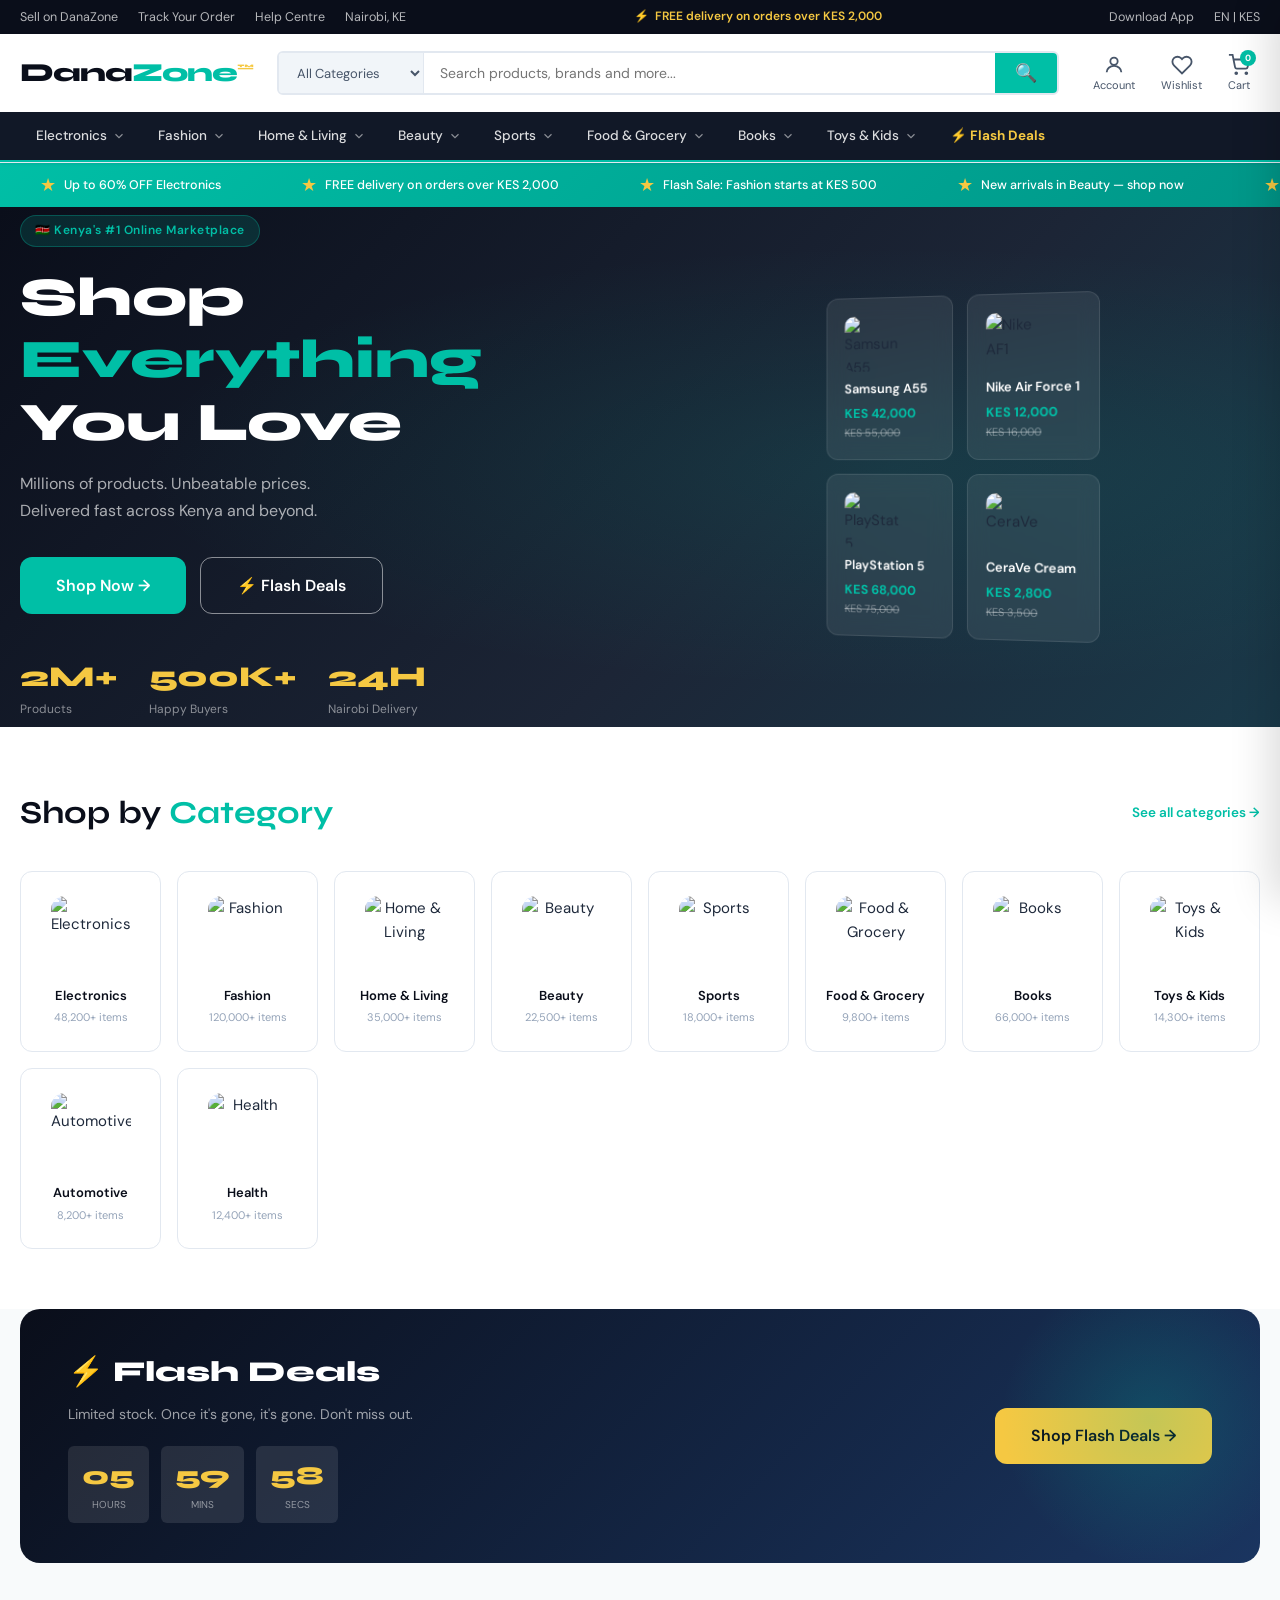
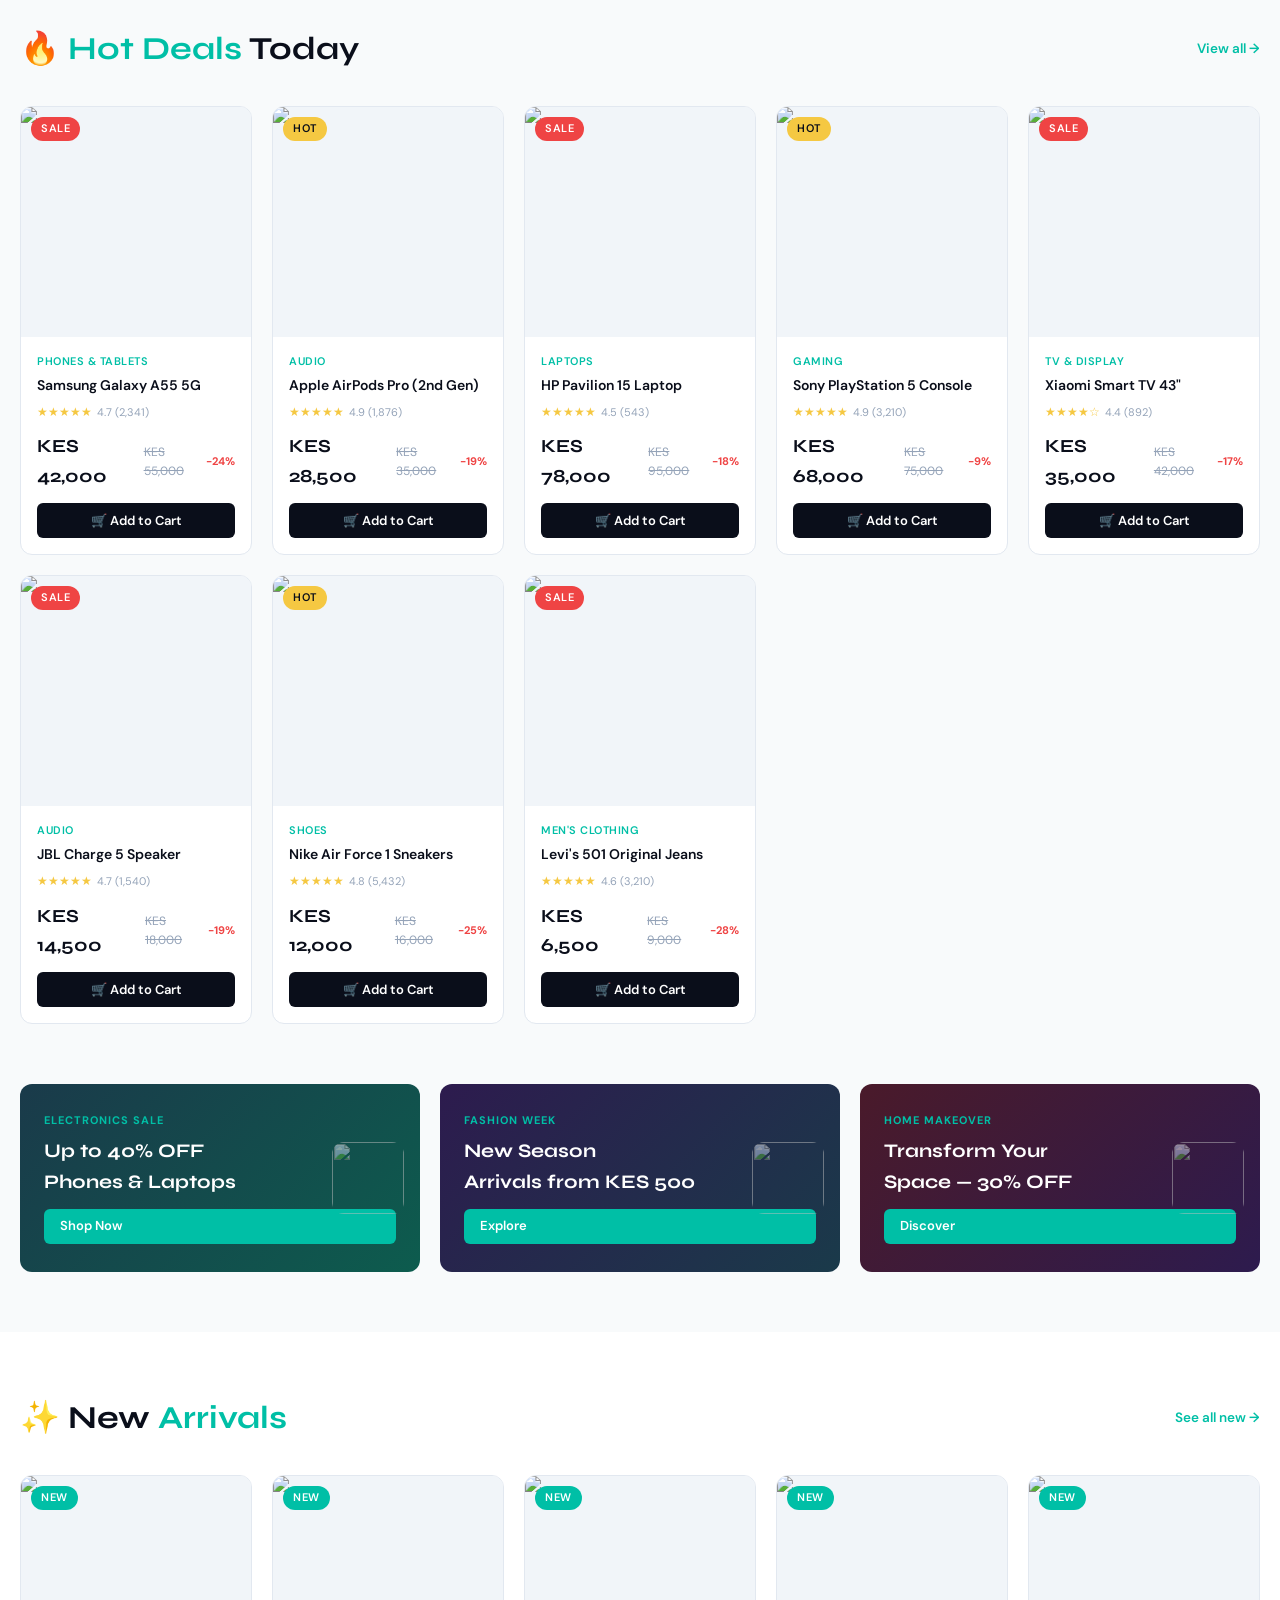
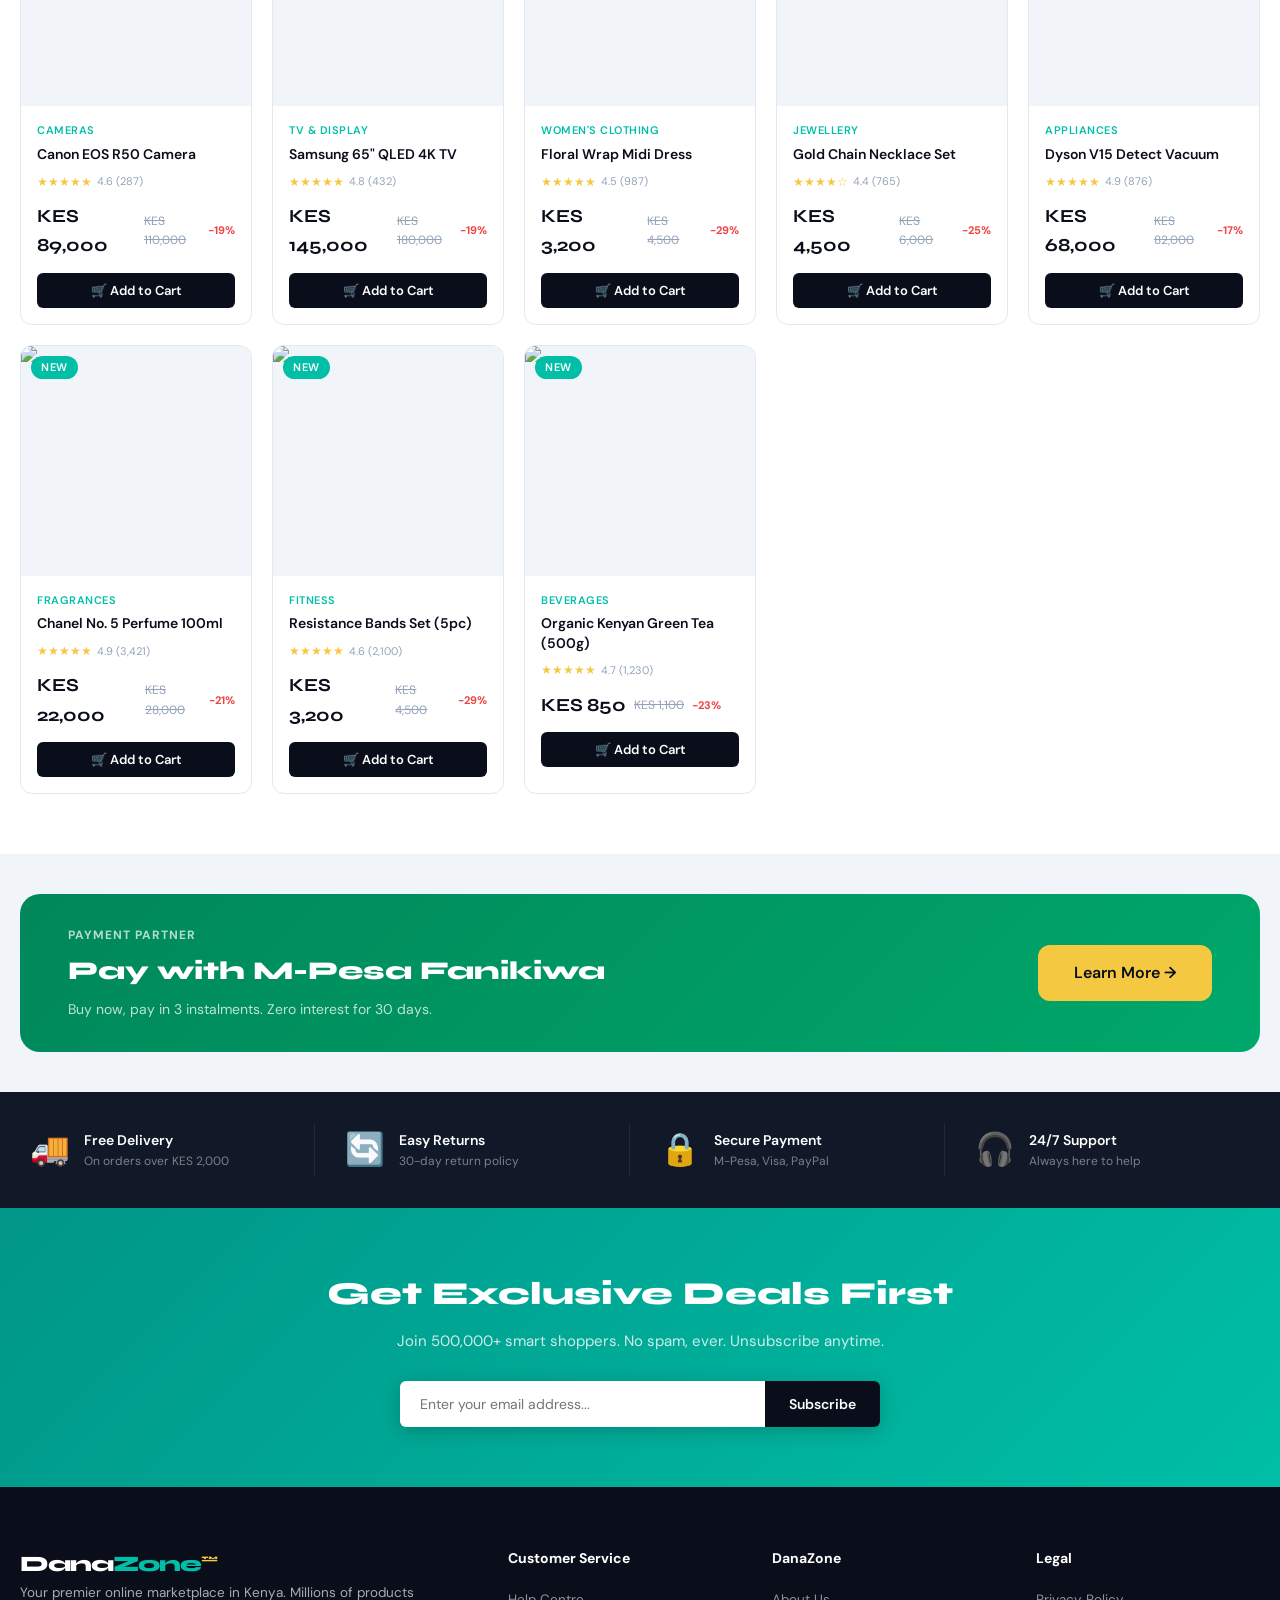
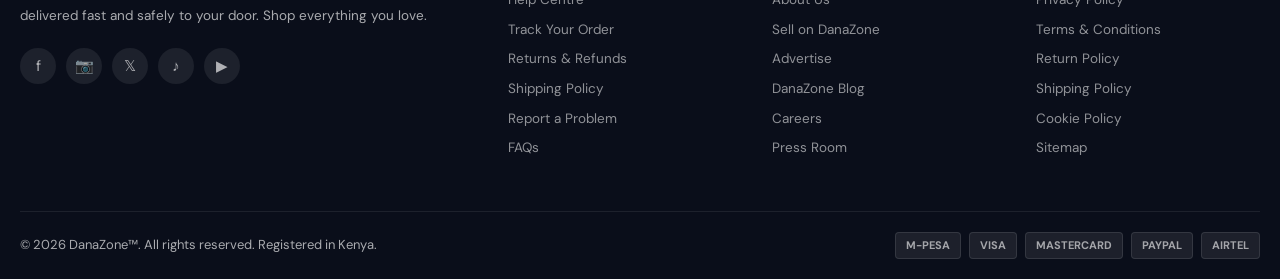
==== commit 6c4f8ff9: "Fix: restore real Unsplash photos for products and categories" ====
--- a/index.html
+++ b/index.html
@@ -59,28 +59,28 @@
         <div class="hero-card-grid">
 
           <div class="hero-mini-card" onclick="window.location='pages/product.html?id=e1'" style="cursor:pointer">
-            <img class="hero-mini-card-img" src="https://placehold.co/56x56/1a2744/00BFA6?text=A55" alt="Samsung A55">
+            <img class="hero-mini-card-img" src="https://images.unsplash.com/photo-1610945415295-d9bbf067e59c?w=80&q=80&auto=format&fit=crop" alt="Samsung A55">
             <div class="hero-mini-card-title">Samsung A55</div>
             <div class="hero-mini-card-price">KES 42,000</div>
             <div class="hero-mini-card-old">KES 55,000</div>
           </div>
 
           <div class="hero-mini-card" onclick="window.location='pages/product.html?id=f1'" style="cursor:pointer">
-            <img class="hero-mini-card-img" src="https://placehold.co/56x56/f5f5f5/1a2744?text=Nike" alt="Nike AF1">
+            <img class="hero-mini-card-img" src="https://images.unsplash.com/photo-1542291026-7eec264c27ff?w=80&q=80&auto=format&fit=crop" alt="Nike AF1">
             <div class="hero-mini-card-title">Nike Air Force 1</div>
             <div class="hero-mini-card-price">KES 12,000</div>
             <div class="hero-mini-card-old">KES 16,000</div>
           </div>
 
           <div class="hero-mini-card" onclick="window.location='pages/product.html?id=e4'" style="cursor:pointer">
-            <img class="hero-mini-card-img" src="https://placehold.co/56x56/003087/ffffff?text=PS5" alt="PlayStation 5">
+            <img class="hero-mini-card-img" src="https://images.unsplash.com/photo-1607853202273-797f1c22a38e?w=80&q=80&auto=format&fit=crop" alt="PlayStation 5">
             <div class="hero-mini-card-title">PlayStation 5</div>
             <div class="hero-mini-card-price">KES 68,000</div>
             <div class="hero-mini-card-old">KES 75,000</div>
           </div>
 
           <div class="hero-mini-card" onclick="window.location='pages/product.html?id=b1'" style="cursor:pointer">
-            <img class="hero-mini-card-img" src="https://placehold.co/56x56/e8f4fd/003087?text=Skin" alt="CeraVe">
+            <img class="hero-mini-card-img" src="https://images.unsplash.com/photo-1556228578-8c89e6adf883?w=80&q=80&auto=format&fit=crop" alt="CeraVe">
             <div class="hero-mini-card-title">CeraVe Cream</div>
             <div class="hero-mini-card-price">KES 2,800</div>
             <div class="hero-mini-card-old">KES 3,500</div>
@@ -202,16 +202,16 @@
 
 // Categories with real product photos from placehold.co — guaranteed to load
 const cats = [
-  { name:'Electronics',    count:'48,200+',  img:'https://placehold.co/120x120/1a2744/00BFA6?text=Electronics' },
-  { name:'Fashion',        count:'120,000+', img:'https://placehold.co/120x120/fdf2f8/DB2777?text=Fashion' },
-  { name:'Home & Living',  count:'35,000+',  img:'https://placehold.co/120x120/fff7ed/EA580C?text=Home' },
-  { name:'Beauty',         count:'22,500+',  img:'https://placehold.co/120x120/fff1f2/E11D48?text=Beauty' },
-  { name:'Sports',         count:'18,000+',  img:'https://placehold.co/120x120/f0fdf4/16A34A?text=Sports' },
-  { name:'Food & Grocery', count:'9,800+',   img:'https://placehold.co/120x120/fffbeb/D97706?text=Grocery' },
-  { name:'Books',          count:'66,000+',  img:'https://placehold.co/120x120/eff6ff/2563EB?text=Books' },
-  { name:'Toys & Kids',    count:'14,300+',  img:'https://placehold.co/120x120/f5f3ff/7C3AED?text=Toys' },
-  { name:'Automotive',     count:'8,200+',   img:'https://placehold.co/120x120/f8fafc/475569?text=Auto' },
-  { name:'Health',         count:'12,400+',  img:'https://placehold.co/120x120/f0fdfa/0D9488?text=Health' },
+  { name:'Electronics',    count:'48,200+',  img:'https://images.unsplash.com/photo-1498049794561-7780e7231661?w=120&q=80&auto=format&fit=crop' },
+  { name:'Fashion',        count:'120,000+', img:'https://images.unsplash.com/photo-1490481651871-ab68de25d43d?w=120&q=80&auto=format&fit=crop' },
+  { name:'Home & Living',  count:'35,000+',  img:'https://images.unsplash.com/photo-1484101403633-562f891dc89a?w=120&q=80&auto=format&fit=crop' },
+  { name:'Beauty',         count:'22,500+',  img:'https://images.unsplash.com/photo-1522338242992-e1a54906a8da?w=120&q=80&auto=format&fit=crop' },
+  { name:'Sports',         count:'18,000+',  img:'https://images.unsplash.com/photo-1517836357463-d25dfeac3438?w=120&q=80&auto=format&fit=crop' },
+  { name:'Food & Grocery', count:'9,800+',   img:'https://images.unsplash.com/photo-1542838132-92c53300491e?w=120&q=80&auto=format&fit=crop' },
+  { name:'Books',          count:'66,000+',  img:'https://images.unsplash.com/photo-1495446815901-a7297e633e8d?w=120&q=80&auto=format&fit=crop' },
+  { name:'Toys & Kids',    count:'14,300+',  img:'https://images.unsplash.com/photo-1558060370-d644479cb6f7?w=120&q=80&auto=format&fit=crop' },
+  { name:'Automotive',     count:'8,200+',   img:'https://images.unsplash.com/photo-1492144534655-ae79c964c9d7?w=120&q=80&auto=format&fit=crop' },
+  { name:'Health',         count:'12,400+',  img:'https://images.unsplash.com/photo-1505751172876-fa1923c5c528?w=120&q=80&auto=format&fit=crop' },
 ];
 
 document.getElementById('categoriesGrid').innerHTML = cats.map(c => `
